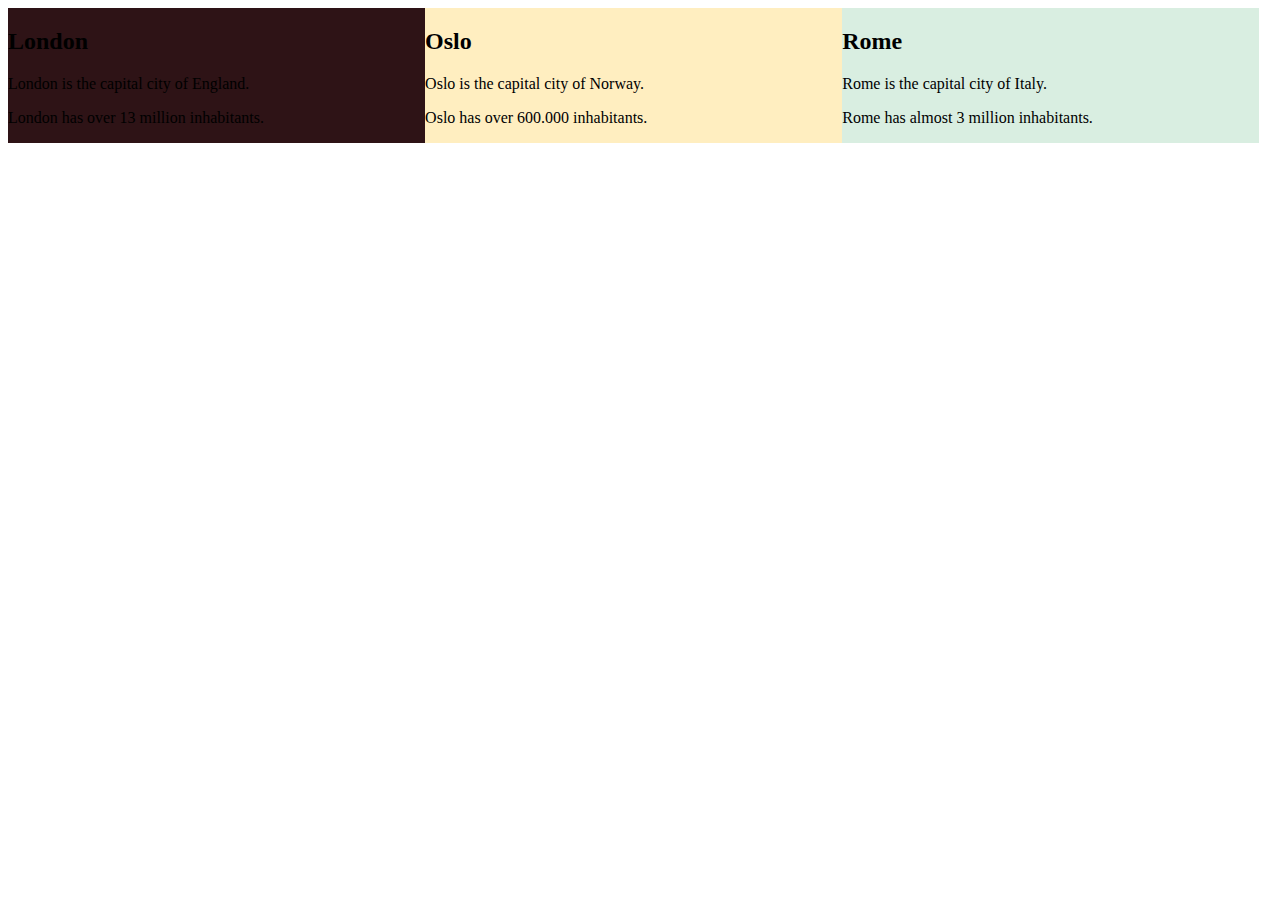
==== practice.html @ fb342ac0 "This is the initial branch" ====
<!DOCTYPE html>
<html>
<style>
    div.mycontainer {
        width: 100%;
        overflow: auto;
    }
    
    div.mycontainer div {
        width: 33%;
        float: left;
    }
</style>

<body>

    <div class="mycontainer">

        <div style="background-color:#2e1316;">
            <h2>London</h2>
            <p>London is the capital city of England.</p>
            <p>London has over 13 million inhabitants.</p>
        </div>

        <div style="background-color:#ffeec0;">
            <h2>Oslo</h2>
            <p>Oslo is the capital city of Norway.</p>
            <p>Oslo has over 600.000 inhabitants.</p>
        </div>

        <div style="background-color:#D9EEE1;">
            <h2>Rome</h2>
            <p>Rome is the capital city of Italy.</p>
            <p>Rome has almost 3 million inhabitants.</p>
        </div>

    </div>

</body>

</html>
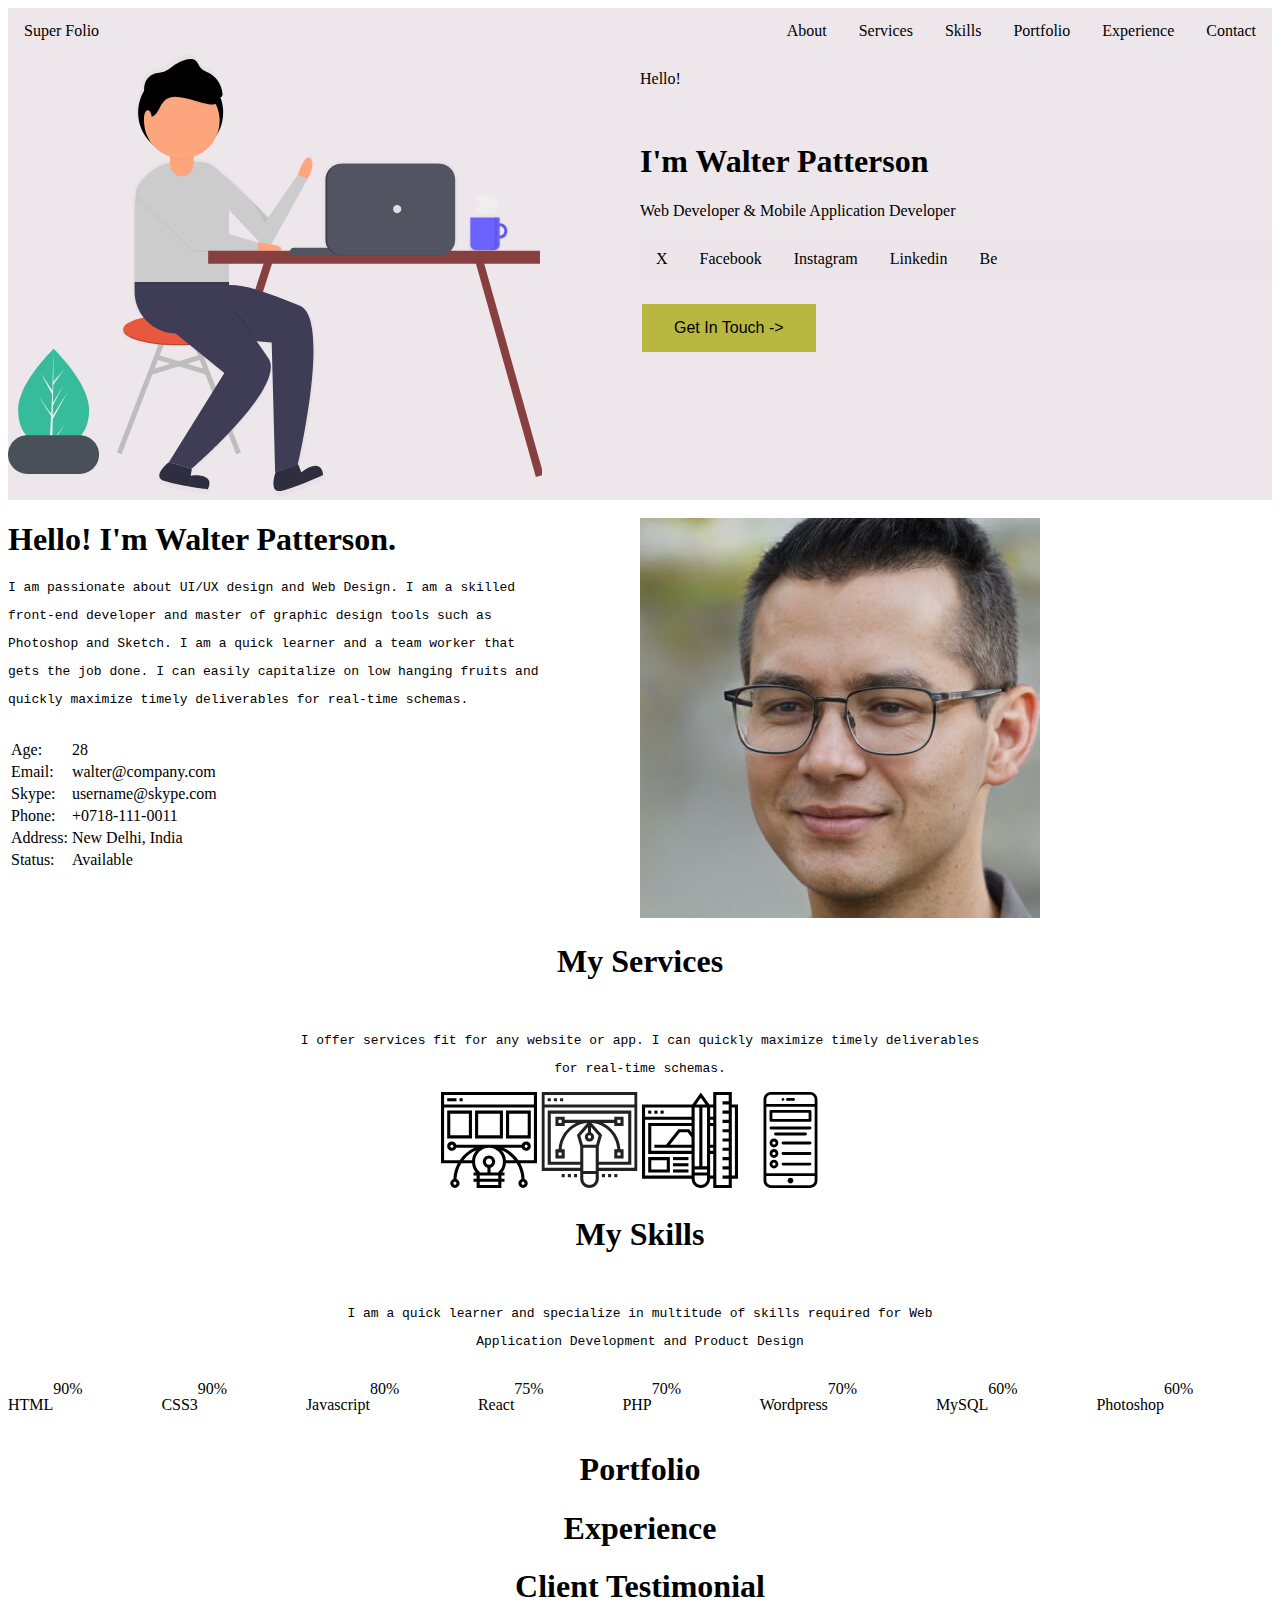
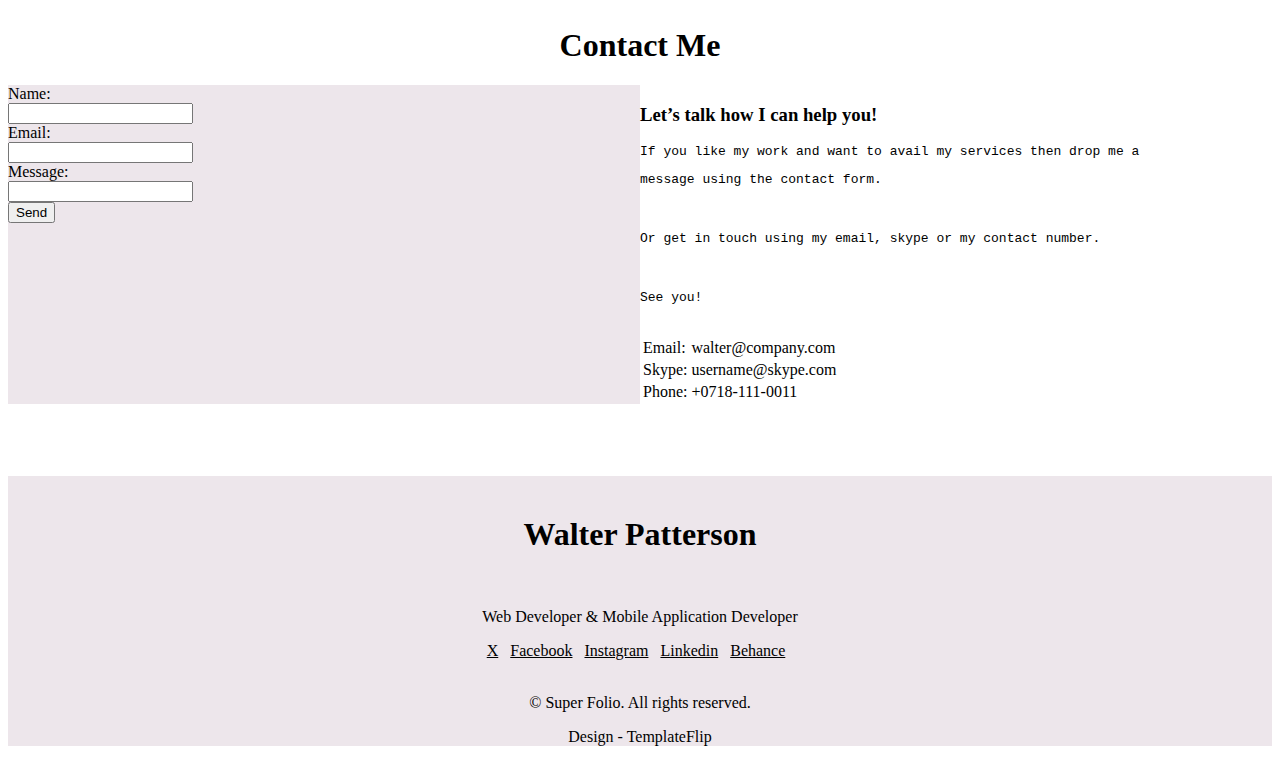
==== commit 60f05f2c: "progresss" ====
--- a/practice.html
+++ b/practice.html
@@ -1,41 +1,230 @@
 <!DOCTYPE html>
 <html>
-<style>
-    div.mycontainer {
-        width: 100%;
-        overflow: auto;
-    }
-    
-    div.mycontainer div {
-        width: 33%;
-        float: left;
-    }
-</style>
+
+<head>
+    <title>Practice Site</title>
+    <meta charset="utf-8">
+    <meta name="viewport" content="width=device-width, initial-scale=1">
+    <link rel="stylesheet" href="style.css">
+</head>
 
 <body>
+    <div>
+        <ul>
+            <li><a href="#superfolio">Super Folio</a></li>
+            <li style="float:right"><a href="#contact">Contact</a></li>
+            <li style="float:right"><a href="#experience">Experience</a></li>
+            <li style="float:right"><a href="#portfolio">Portfolio</a></li>
+            <li style="float:right"><a href="#skills">Skills</a></li>
+            <li style="float:right"><a href="#services">Services</a></li>
+            <li style="float:right"><a href="#about">About</a></li>
+        </ul>
+    </div>
 
     <div class="mycontainer">
 
-        <div style="background-color:#2e1316;">
-            <h2>London</h2>
-            <p>London is the capital city of England.</p>
-            <p>London has over 13 million inhabitants.</p>
-        </div>
-
-        <div style="background-color:#ffeec0;">
-            <h2>Oslo</h2>
-            <p>Oslo is the capital city of Norway.</p>
-            <p>Oslo has over 600.000 inhabitants.</p>
-        </div>
-
-        <div style="background-color:#D9EEE1;">
-            <h2>Rome</h2>
-            <p>Rome is the capital city of Italy.</p>
-            <p>Rome has almost 3 million inhabitants.</p>
-        </div>
-
-    </div>
-
+        <div style="background-color: rgba(236, 229, 234, 0.952)">
+            <img src="images/hello3.svg" class="img-fluid" alt="Hello!">
+        </div>
+
+        <div style="background-color: rgba(236, 229, 234, 0.952)">
+            <p>Hello!</p>
+            <br>
+            <h1>I'm Walter Patterson</h1>
+            <p>Web Developer & Mobile Application Developer</p>
+            <ul>
+                <li><a href="x.com">X</a></li>
+                <li><a href="facebook.com">Facebook</a></li>
+                <li><a href="instagram.com">Instagram</a></li>
+                <li><a href="linkedin.com">Linkedin</a></li>
+                <li><a href="behance.com">Be</a></li>
+
+            </ul>
+            <br>
+            <button class="button button1">Get In Touch -></button>
+        </div>
+    </div>
+
+
+    <div class="mycontainer">
+        <br>
+        <div style="background-color: white">
+            <h1> Hello! I'm Walter Patterson.</h1>
+            <pre>I am passionate about UI/UX design and Web Design. I am a skilled</pre>
+            <pre>front-end developer and master of graphic design tools such as</pre>
+            <pre>Photoshop and Sketch. I am a quick learner and a team worker that</pre>
+            <pre>gets the job done. I can easily capitalize on low hanging fruits and</pre>
+            <pre>quickly maximize timely deliverables for real-time schemas.</pre>
+            <br>
+
+            <table class="table">
+                <tr>
+                    <td>Age:</td>
+                    <td>28</td>
+                </tr>
+                <tr>
+                    <td>Email:</td>
+                    <td>walter@company.com</td>
+                </tr>
+                <tr>
+                    <td>Skype:</td>
+                    <td>username@skype.com</td>
+                </tr>
+                <tr>
+                    <td>Phone:</td>
+                    <td>+0718-111-0011</td>
+                </tr>
+                <tr>
+                    <td>Address:</td>
+                    <td>New Delhi, India</td>
+                </tr>
+                <tr>
+                    <td>Status:</td>
+                    <td>Available</td>
+                </tr>
+            </table>
+        </div>
+
+        <div style="background-color: white">
+            <br>
+            <img src="images/avatar.jpg" class="img-fluid" alt="Hello!">
+        </div>
+    </div>
+
+    <h1 style="text-align:center" ;>My Services</h1>
+    <br>
+    <pre style="text-align:center" ;>I offer services fit for any website or app. I can quickly maximize timely deliverables</pre>
+    <pre style="text-align:center" ;>for real-time schemas.</pre>
+
+    <table align="center">
+        <tr>
+            <td><img src="images/web-design.svg" class="img-fluid" alt="Hello!"></td>
+            <td><img src="images/graphic-design.svg" class="img-fluid" alt="Hello!"></td>
+            <td><img src="images/ui-ux.svg" class="img-fluid" alt="Hello!"></td>
+            <td><img src="images/app-development.svg" class="img-fluid" alt="Hello!"></td>
+        </tr>
+    </table>
+
+    <h1 style="text-align:center" ;>My Skills</h1>
+    <br>
+    <pre style="text-align:center" ;>I am a quick learner and specialize in multitude of skills required for Web</pre>
+    <pre style="text-align:center" ;>Application Development and Product Design</pre>
+    <br>
+
+    <div class="mycon">
+        <p>HTML</p>
+        <div class="progress">
+            <div class="progress-bar" role="progressbar" aria-valuenow="70" aria-valuemin="0" aria-valuemax="100" style="width:70%">
+                90%
+            </div>
+        </div>
+        <p>CSS3</p>
+        <div class="progress">
+            <div class="progress-bar" role="progressbar" aria-valuenow="70" aria-valuemin="0" aria-valuemax="100" style="width:70%">
+                90%
+            </div>
+        </div>
+        <p>Javascript</p>
+        <div class="progress">
+            <div class="progress-bar" role="progressbar" aria-valuenow="70" aria-valuemin="0" aria-valuemax="100" style="width:70%">
+                80%
+            </div>
+        </div>
+        <p>React</p>
+        <div class="progress">
+            <div class="progress-bar" role="progressbar" aria-valuenow="70" aria-valuemin="0" aria-valuemax="100" style="width:70%">
+                75%
+            </div>
+        </div>
+        <p>PHP</p>
+        <div class="progress">
+            <div class="progress-bar" role="progressbar" aria-valuenow="70" aria-valuemin="0" aria-valuemax="100" style="width:70%">
+                70%
+            </div>
+        </div>
+        <p>Wordpress</p>
+        <div class="progress">
+            <div class="progress-bar" role="progressbar" aria-valuenow="70" aria-valuemin="0" aria-valuemax="100" style="width:70%">
+                70%
+            </div>
+        </div>
+        <p>MySQL</p>
+        <div class="progress">
+            <div class="progress-bar" role="progressbar" aria-valuenow="70" aria-valuemin="0" aria-valuemax="100" style="width:70%">
+                60%
+            </div>
+        </div>
+        <p>Photoshop</p>
+        <div class="progress">
+            <div class="progress-bar" role="progressbar" aria-valuenow="70" aria-valuemin="0" aria-valuemax="100" style="width:70%">
+                60%
+            </div>
+        </div>
+    </div>
+
+    <h1 style="text-align:center" ;>Portfolio</h1>
+    <h1 style="text-align:center" ;>Experience</h1>
+    <h1 style="text-align:center" ;>Client Testimonial</h1>
+    <h1 style="text-align:center" ;>Contact Me</h1>
+    <div class="mycontainer">
+
+        <div style="background-color: rgba(236, 229, 234, 0.952)">
+            <form action="practice.html">
+                <label for="name">Name:</label><br>
+                <input type="text" id="name" name="name"><br>
+                <label for="email">Email:</label><br>
+                <input type="text" id="email" name="email"><br>
+                <label for="message">Message:</label><br>
+                <input type="text" id="message" name="message"><br>
+                <input type="submit" value="Send">
+            </form>
+        </div>
+        <div>
+            <h3>Let’s talk how I can help you!</h3>
+            <pre>If you like my work and want to avail my services then drop me a</pre>
+            <pre>message using the contact form.</pre><br>
+            <pre>Or get in touch using my email, skype or my contact number.</pre><br>
+            <pre>See you!</pre> <br>
+
+            <table class="table">
+
+                <tr>
+                    <td>Email:</td>
+                    <td>walter@company.com</td>
+                </tr>
+                <tr>
+                    <td>Skype:</td>
+                    <td>username@skype.com</td>
+                </tr>
+                <tr>
+                    <td>Phone:</td>
+                    <td>+0718-111-0011</td>
+                </tr>
+
+            </table>
+        </div>
+    </div>
+    <br>
+    <br>
+    <br>
+    <br>
+    <footer>
+        <div style="background-color: rgba(236, 229, 234, 0.952)">
+            <br>
+            <h1 style="text-align: center;">Walter Patterson</h1>
+            <br>
+            <p style="text-align: center;">Web Developer & Mobile Application Developer</p>
+            <div align="center"><a href="#x" style="color: black">X</a> &nbsp; <a href="#facebook" style="color:black">Facebook</a> &nbsp; <a href="#instagram" style="color:black">Instagram</a> &nbsp; <a href="#linkedin" style="color:black">Linkedin</a> &nbsp; <a href="#behance"
+                    style="color: black">Behance</a> &nbsp;</div>
+
+            <br>
+            <p style="text-align: center;">© Super Folio. All rights reserved.</p>
+
+            <p style="text-align: center;">Design - TemplateFlip</p>
+        </div>
+
+
+    </footer>
 </body>
 
 </html>--- a/style.css
+++ b/style.css
@@ -0,0 +1,55 @@
+ul {
+    list-style-type: none;
+    margin: 0;
+    padding: 0;
+    overflow: hidden;
+    background-color: rgba(236, 229, 234, 0.952);
+}
+
+li {
+    float: left;
+}
+
+li a {
+    display: block;
+    color: black;
+    text-align: center;
+    padding: 14px 16px;
+    text-decoration: none;
+}
+
+li a:hover:not(.active) {
+    color: darkslategrey;
+}
+
+.mycontainer {
+    display: flex;
+}
+
+.mycontainer>div {
+    width: 50%;
+}
+
+.button {
+    border: none;
+    color: black;
+    padding: 15px 32px;
+    text-align: center;
+    text-decoration: none;
+    display: inline-block;
+    font-size: 16px;
+    margin: 4px 2px;
+    cursor: pointer;
+}
+
+.button1 {
+    background-color: rgb(184, 184, 64);
+}
+
+.mycon {
+    display: flex;
+}
+
+.mycon>div {
+    width: 50%;
+}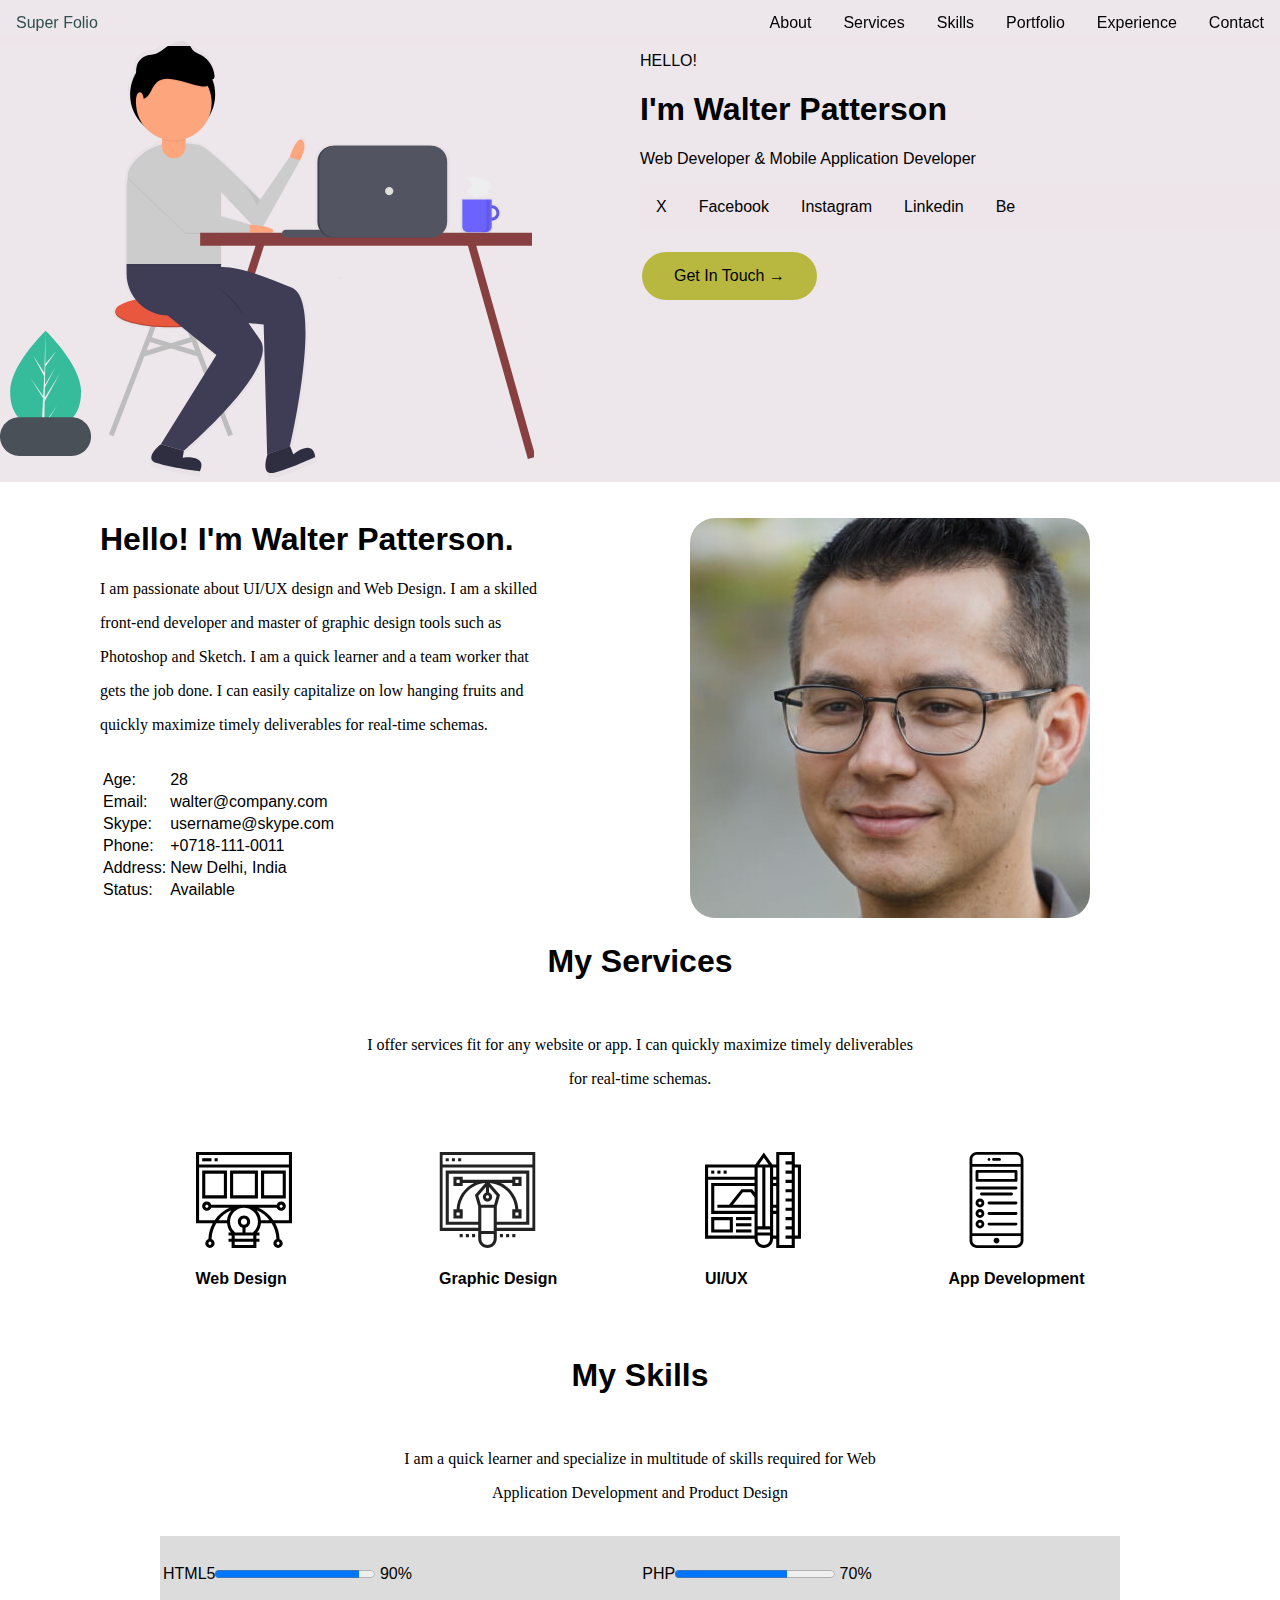
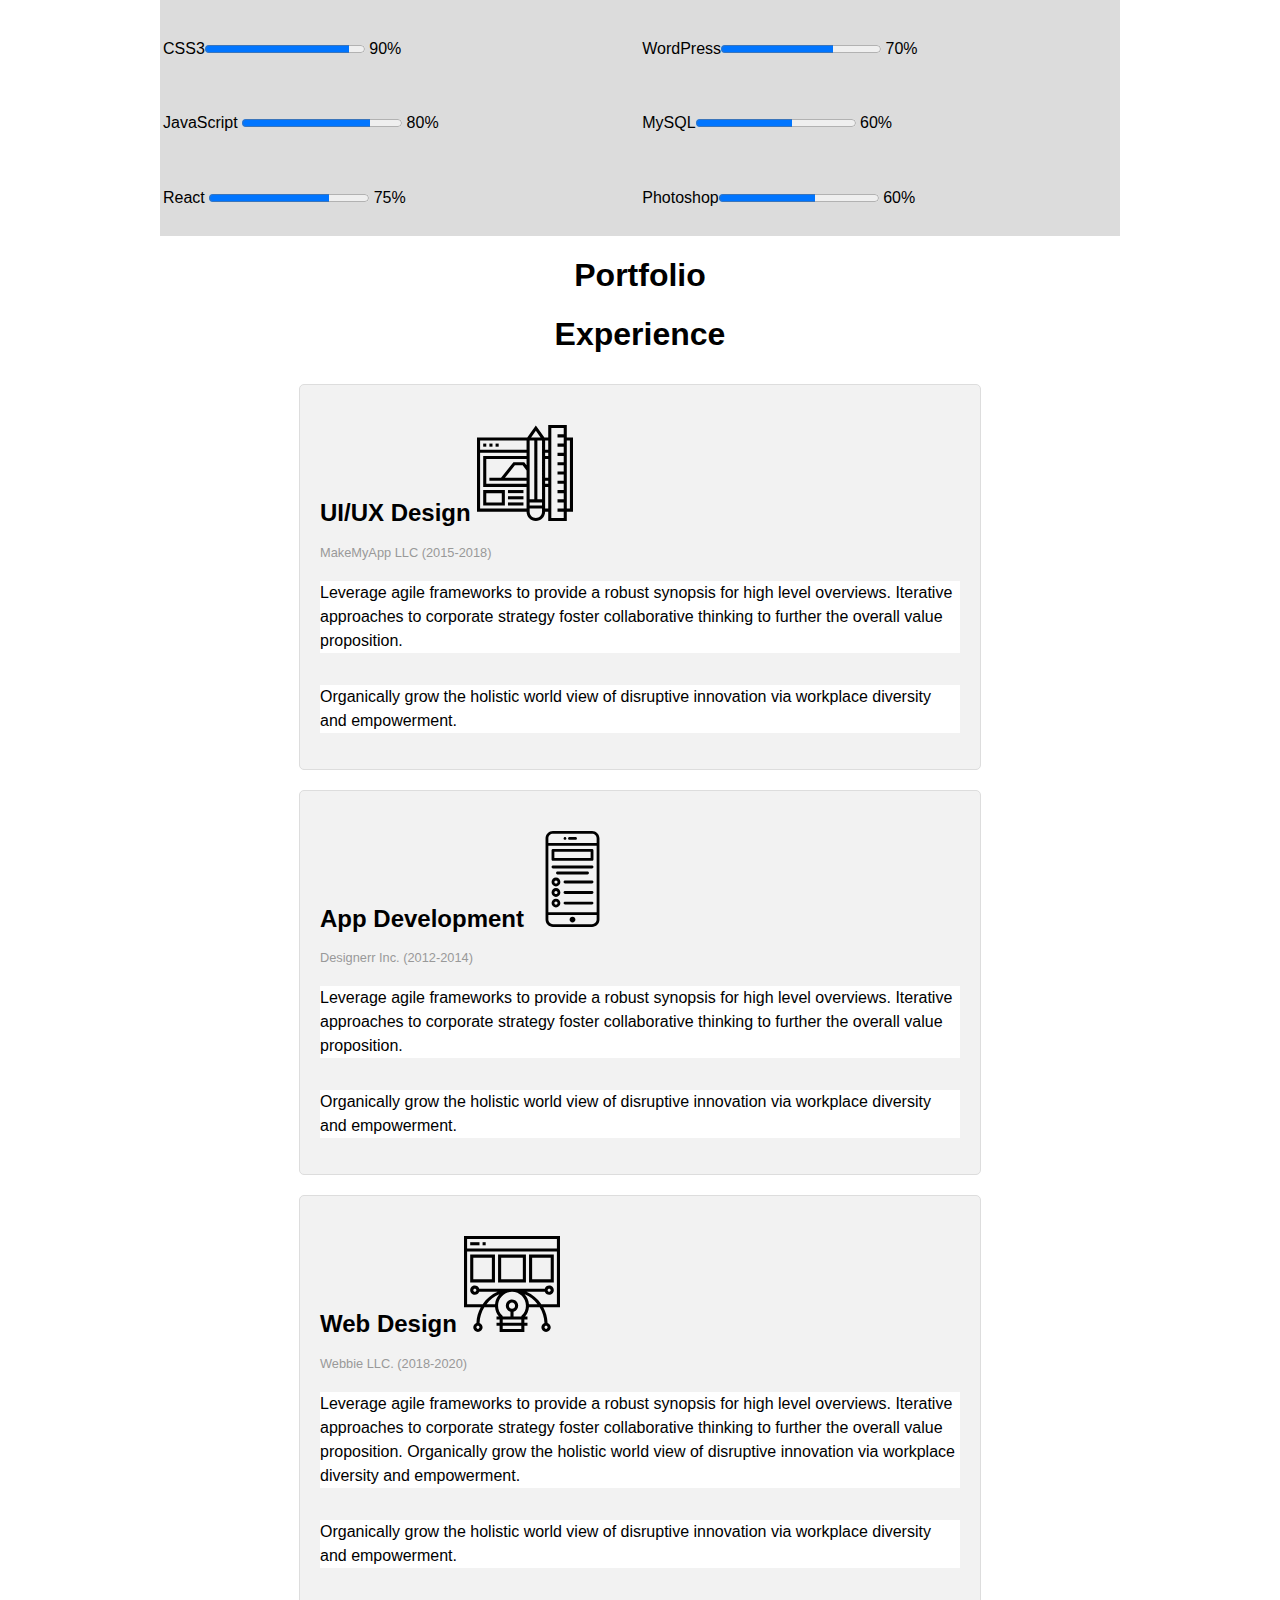
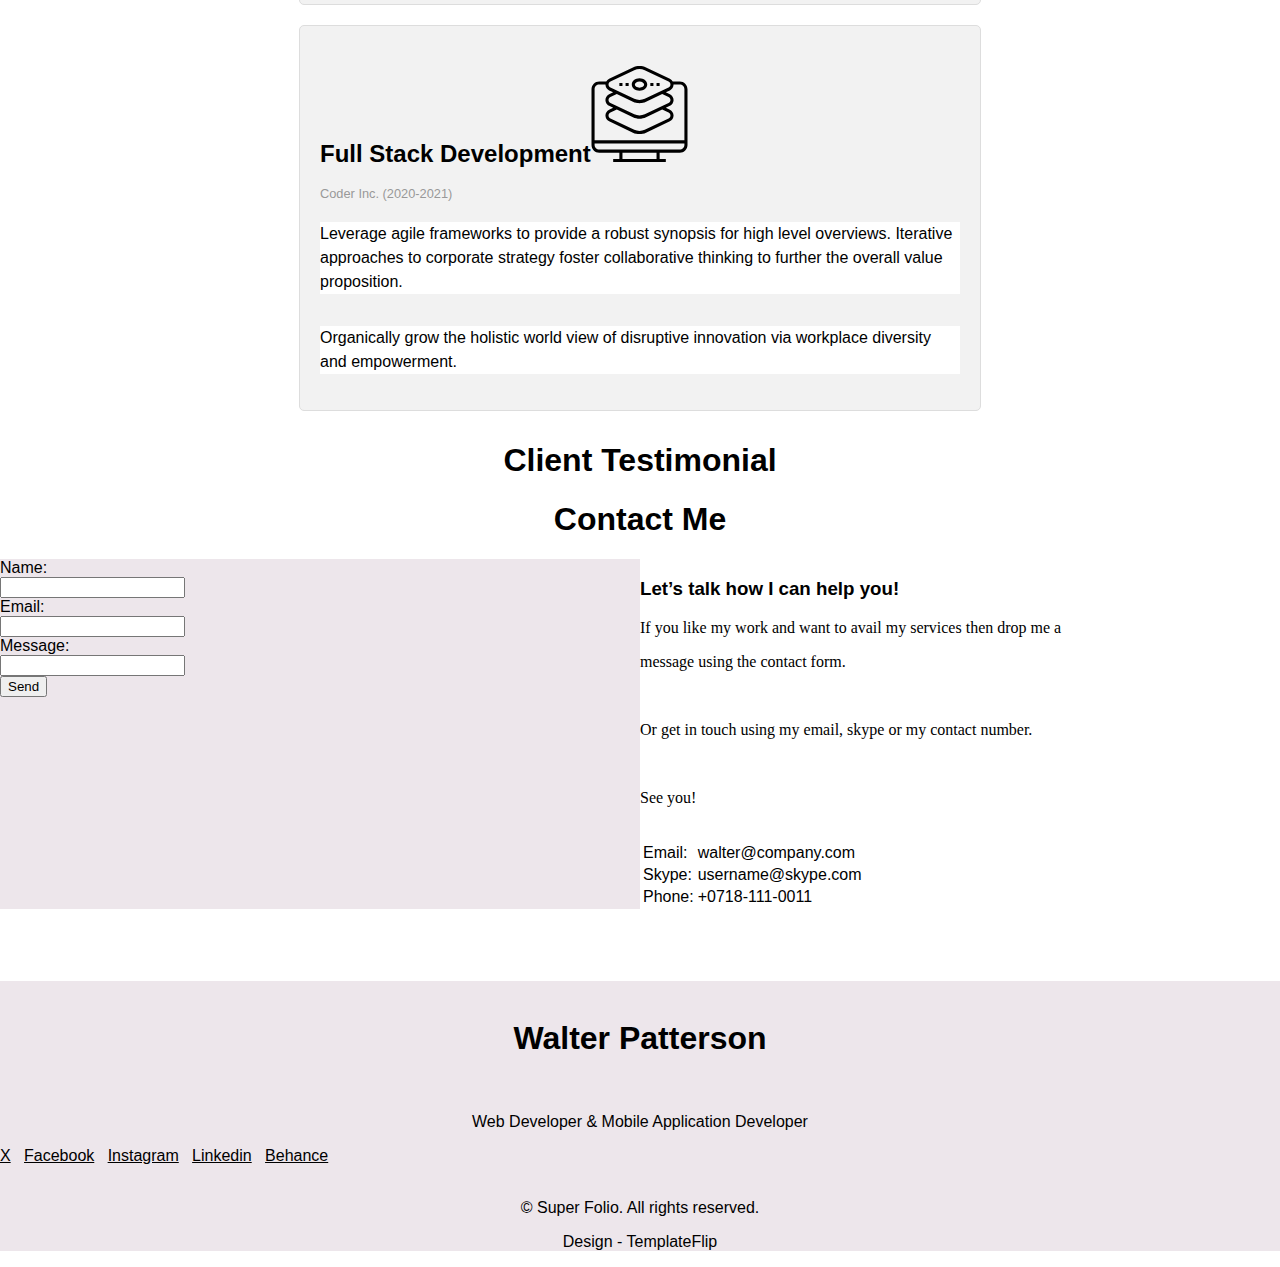
==== commit b6e69e74: "20/02/2024" ====
--- a/practice.html
+++ b/practice.html
@@ -1,5 +1,5 @@
 <!DOCTYPE html>
-<html>
+<html lang="en">
 
 <head>
     <title>Practice Site</title>
@@ -9,7 +9,8 @@
 </head>
 
 <body>
-    <div>
+
+    <div class="navbar">
         <ul>
             <li><a href="#superfolio">Super Folio</a></li>
             <li style="float:right"><a href="#contact">Contact</a></li>
@@ -21,15 +22,14 @@
         </ul>
     </div>
 
+    <br><br>
     <div class="mycontainer">
-
         <div style="background-color: rgba(236, 229, 234, 0.952)">
             <img src="images/hello3.svg" class="img-fluid" alt="Hello!">
         </div>
 
-        <div style="background-color: rgba(236, 229, 234, 0.952)">
-            <p>Hello!</p>
-            <br>
+        <div style="background-color: rgba(236, 229, 234, 0.952);">
+            <p style="font-family: 'Gill Sans', 'Gill Sans MT', Calibri, 'Trebuchet MS', sans-serif">HELLO!</p>
             <h1>I'm Walter Patterson</h1>
             <p>Web Developer & Mobile Application Developer</p>
             <ul>
@@ -41,12 +41,12 @@
 
             </ul>
             <br>
-            <button class="button button1">Get In Touch -></button>
-        </div>
-    </div>
-
-
-    <div class="mycontainer">
+            <button class="button button1" style="border-radius: 25px;">Get In Touch &rarr;</button>
+        </div>
+    </div>
+
+    <br>
+    <div class="mycontainer" style="margin-left: 100px;">
         <br>
         <div style="background-color: white">
             <h1> Hello! I'm Walter Patterson.</h1>
@@ -57,7 +57,7 @@
             <pre>quickly maximize timely deliverables for real-time schemas.</pre>
             <br>
 
-            <table class="table">
+            <table>
                 <tr>
                     <td>Age:</td>
                     <td>28</td>
@@ -87,7 +87,7 @@
 
         <div style="background-color: white">
             <br>
-            <img src="images/avatar.jpg" class="img-fluid" alt="Hello!">
+            <img src="images/avatar.jpg" class="img-fluid" alt="Hello!" style="border-radius: 25px;">
         </div>
     </div>
 
@@ -96,74 +96,79 @@
     <pre style="text-align:center" ;>I offer services fit for any website or app. I can quickly maximize timely deliverables</pre>
     <pre style="text-align:center" ;>for real-time schemas.</pre>
 
-    <table align="center">
-        <tr>
-            <td><img src="images/web-design.svg" class="img-fluid" alt="Hello!"></td>
-            <td><img src="images/graphic-design.svg" class="img-fluid" alt="Hello!"></td>
-            <td><img src="images/ui-ux.svg" class="img-fluid" alt="Hello!"></td>
-            <td><img src="images/app-development.svg" class="img-fluid" alt="Hello!"></td>
-        </tr>
-    </table>
+    <div id="main">
+        <div><img src="images/web-design.svg" class="img-fluid" alt="Hello!"><br><br><b>Web Design</b></div>
+        <div><img src="images/graphic-design.svg" class="img-fluid" alt="Hello!"><br><br><b>Graphic Design</b></div>
+        <div><img src="images/ui-ux.svg" class="img-fluid" alt="Hello!"><br><br><b>UI/UX</b></div>
+        <div><img src="images/app-development.svg" class="img-fluid" alt="Hello!"><br><br><b>App Development</b></div>
+    </div>
+
+
 
     <h1 style="text-align:center" ;>My Skills</h1>
     <br>
     <pre style="text-align:center" ;>I am a quick learner and specialize in multitude of skills required for Web</pre>
     <pre style="text-align:center" ;>Application Development and Product Design</pre>
     <br>
-
-    <div class="mycon">
-        <p>HTML</p>
-        <div class="progress">
-            <div class="progress-bar" role="progressbar" aria-valuenow="70" aria-valuemin="0" aria-valuemax="100" style="width:70%">
-                90%
-            </div>
-        </div>
-        <p>CSS3</p>
-        <div class="progress">
-            <div class="progress-bar" role="progressbar" aria-valuenow="70" aria-valuemin="0" aria-valuemax="100" style="width:70%">
-                90%
-            </div>
-        </div>
-        <p>Javascript</p>
-        <div class="progress">
-            <div class="progress-bar" role="progressbar" aria-valuenow="70" aria-valuemin="0" aria-valuemax="100" style="width:70%">
-                80%
-            </div>
-        </div>
-        <p>React</p>
-        <div class="progress">
-            <div class="progress-bar" role="progressbar" aria-valuenow="70" aria-valuemin="0" aria-valuemax="100" style="width:70%">
-                75%
-            </div>
-        </div>
-        <p>PHP</p>
-        <div class="progress">
-            <div class="progress-bar" role="progressbar" aria-valuenow="70" aria-valuemin="0" aria-valuemax="100" style="width:70%">
-                70%
-            </div>
-        </div>
-        <p>Wordpress</p>
-        <div class="progress">
-            <div class="progress-bar" role="progressbar" aria-valuenow="70" aria-valuemin="0" aria-valuemax="100" style="width:70%">
-                70%
-            </div>
-        </div>
-        <p>MySQL</p>
-        <div class="progress">
-            <div class="progress-bar" role="progressbar" aria-valuenow="70" aria-valuemin="0" aria-valuemax="100" style="width:70%">
-                60%
-            </div>
-        </div>
-        <p>Photoshop</p>
-        <div class="progress">
-            <div class="progress-bar" role="progressbar" aria-valuenow="70" aria-valuemin="0" aria-valuemax="100" style="width:70%">
-                60%
-            </div>
-        </div>
-    </div>
+    <table style="margin-left: auto; margin-right: auto ; background-color: gainsboro; width: 75%; height: 300px;">
+        <tr>
+            <td>HTML5<progress id="myProgress" value="90" max="100">
+        </progress> 90%
+            </td>
+            <td>PHP<progress id="myProgress" value="70" max="100">
+            </progress> 70%</td>
+        </tr>
+        <tr>
+            <td>CSS3<progress id="myProgress" value="90" max="100">
+            </progress> 90%</td>
+            <td>WordPress<progress id="myProgress" value="70" max="100">
+            </progress> 70%</td>
+        </tr>
+        <tr>
+            <td>JavaScript <progress id="myProgress" value="80" max="100">
+            </progress> 80%</td>
+            <td>MySQL<progress id="myProgress" value="60" max="100">
+            </progress> 60%</td>
+        </tr>
+        <tr>
+            <td>React <progress id="myProgress" value="75" max="100">
+            </progress> 75%</td>
+            <td>Photoshop<progress id="myProgress" value="60" max="100">
+            </progress> 60%</td>
+        </tr>
+    </table>
 
     <h1 style="text-align:center" ;>Portfolio</h1>
     <h1 style="text-align:center" ;>Experience</h1>
+
+    <div class="container">
+        <div class="section">
+            <h2 class="section-header">UI/UX Design <img src="images/ui-ux.svg"></h2>
+            <p class="company">MakeMyApp LLC (2015-2018)</p>
+            <p class="section-text">Leverage agile frameworks to provide a robust synopsis for high level overviews. Iterative approaches to corporate strategy foster collaborative thinking to further the overall value proposition.</p>
+            <p class="section-text">Organically grow the holistic world view of disruptive innovation via workplace diversity and empowerment.</p>
+        </div>
+        <div class="section">
+            <h2 class="section-header">App Development<img src="images/app-development.svg" class="img-fluid" alt="Hello!"></h2>
+            <p class="company">Designerr Inc. (2012-2014)</p>
+            <p class="section-text">Leverage agile frameworks to provide a robust synopsis for high level overviews. Iterative approaches to corporate strategy foster collaborative thinking to further the overall value proposition.</p>
+            <p class="section-text">Organically grow the holistic world view of disruptive innovation via workplace diversity and empowerment.</p>
+        </div>
+        <div class="section">
+            <h2 class="section-header">Web Design <img src="images/web-design.svg" class="img-fluid" alt="Hello!"></h2>
+            <p class="company">Webbie LLC. (2018-2020)</p>
+            <p class="section-text">Leverage agile frameworks to provide a robust synopsis for high level overviews. Iterative approaches to corporate strategy foster collaborative thinking to further the overall value proposition. Organically grow the holistic world view of
+                disruptive innovation via workplace diversity and empowerment.</p>
+            <p class="section-text">Organically grow the holistic world view of disruptive innovation via workplace diversity and empowerment.</p>
+        </div>
+        <div class="section">
+            <h2 class="section-header">Full Stack Development<img src="images/full-stack.svg" class="img-fluid" alt="Hello!"></h2>
+            <p class="company">Coder Inc. (2020-2021)</p>
+            <p class="section-text">Leverage agile frameworks to provide a robust synopsis for high level overviews. Iterative approaches to corporate strategy foster collaborative thinking to further the overall value proposition.</p>
+            <p class="section-text">Organically grow the holistic world view of disruptive innovation via workplace diversity and empowerment.</p>
+        </div>
+    </div>
+
     <h1 style="text-align:center" ;>Client Testimonial</h1>
     <h1 style="text-align:center" ;>Contact Me</h1>
     <div class="mycontainer">
@@ -214,7 +219,7 @@
             <h1 style="text-align: center;">Walter Patterson</h1>
             <br>
             <p style="text-align: center;">Web Developer & Mobile Application Developer</p>
-            <div align="center"><a href="#x" style="color: black">X</a> &nbsp; <a href="#facebook" style="color:black">Facebook</a> &nbsp; <a href="#instagram" style="color:black">Instagram</a> &nbsp; <a href="#linkedin" style="color:black">Linkedin</a> &nbsp; <a href="#behance"
+            <div><a href="#x" style="color: black">X</a> &nbsp; <a href="#facebook" style="color:black">Facebook</a> &nbsp; <a href="#instagram" style="color:black">Instagram</a> &nbsp; <a href="#linkedin" style="color:black">Linkedin</a> &nbsp; <a href="#behance"
                     style="color: black">Behance</a> &nbsp;</div>
 
             <br>
--- a/style.css
+++ b/style.css
@@ -1,3 +1,16 @@
+.navbar {
+    overflow: hidden;
+    position: fixed;
+    top: 0;
+    width: 100%;
+}
+
+#main {
+    display: flex;
+    justify-content: space-evenly;
+    padding: 3em;
+}
+
 ul {
     list-style-type: none;
     margin: 0;
@@ -46,10 +59,56 @@
     background-color: rgb(184, 184, 64);
 }
 
-.mycon {
-    display: flex;
+pre {
+    font-family: 'Times New Roman', Times, serif;
 }
 
-.mycon>div {
+body {
+    font-family: sans-serif;
+    margin: 0;
+    padding: 0;
+}
+
+.container {
+    display: flex;
+    flex-direction: column;
+    align-items: center;
+    justify-content: center;
+    min-height: 100vh;
+}
+
+.heading {
+    font-size: 2em;
+    margin-bottom: 20px;
+    text-align: center;
+}
+
+.section {
+    display: flex;
+    flex-direction: column;
+    align-items: flex-start;
+    justify-content: flex-start;
     width: 50%;
+    padding: 20px;
+    margin: 10px;
+    border: 1px solid #ddd;
+    border-radius: 5px;
+    background-color: #f2f2f2;
+}
+
+.section-header {
+    font-size: 1.5em;
+    margin-bottom: 5px;
+}
+
+.section-text {
+    font-size: 1em;
+    line-height: 1.5;
+    background-color: white;
+}
+
+.company {
+    font-size: 0.8em;
+    margin-bottom: 5px;
+    color: #999;
 }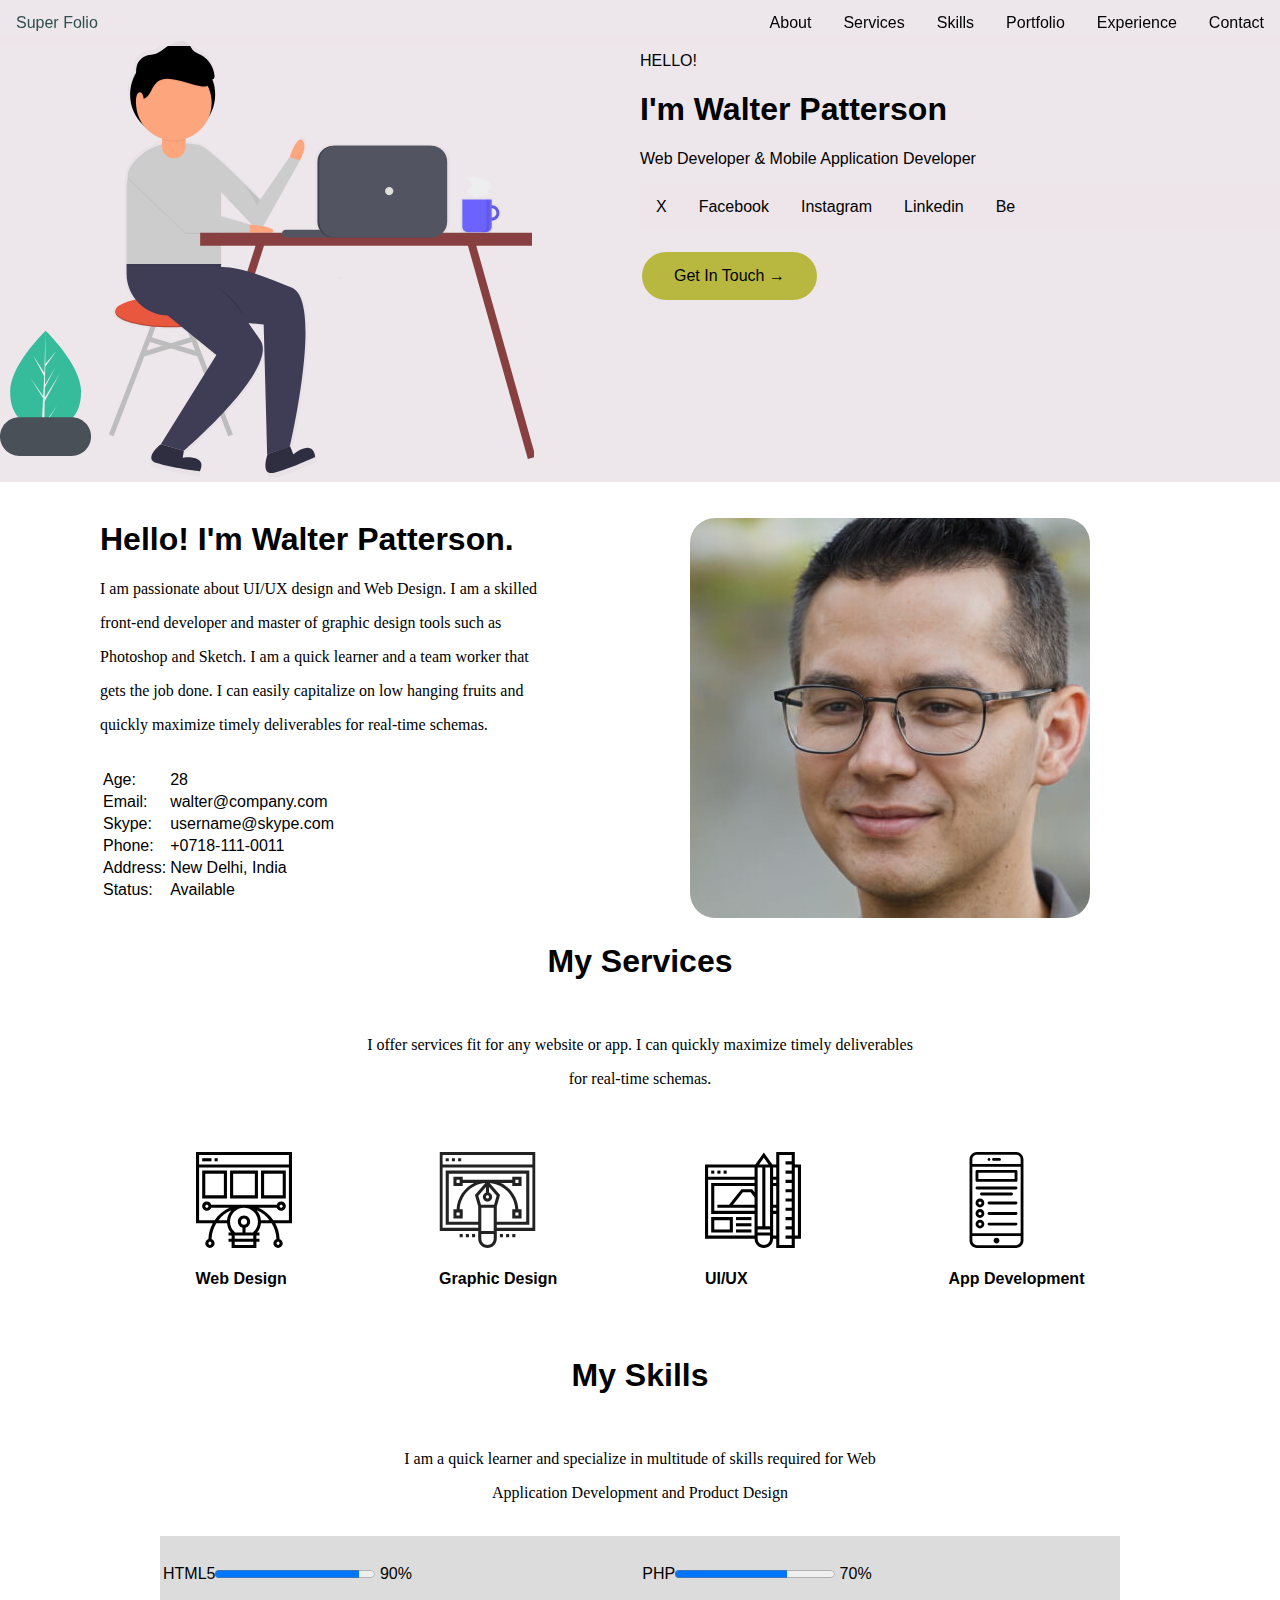
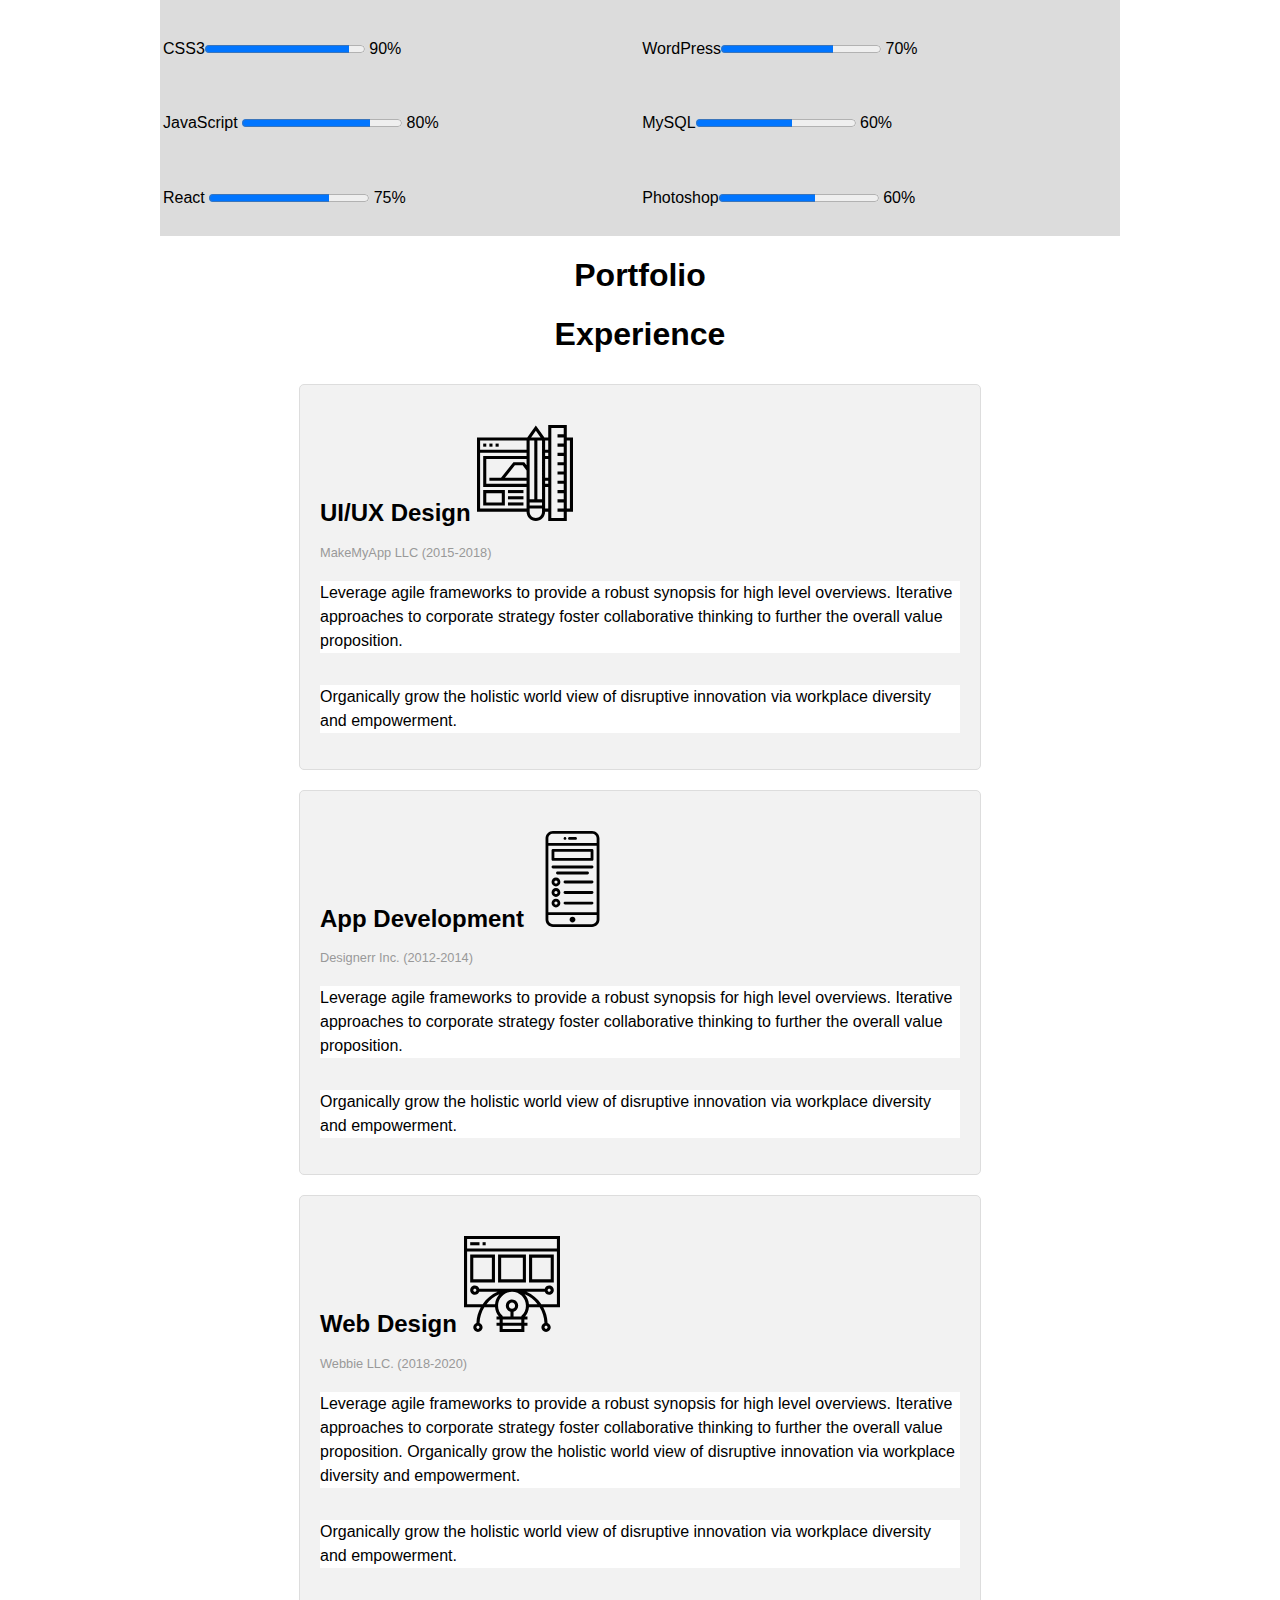
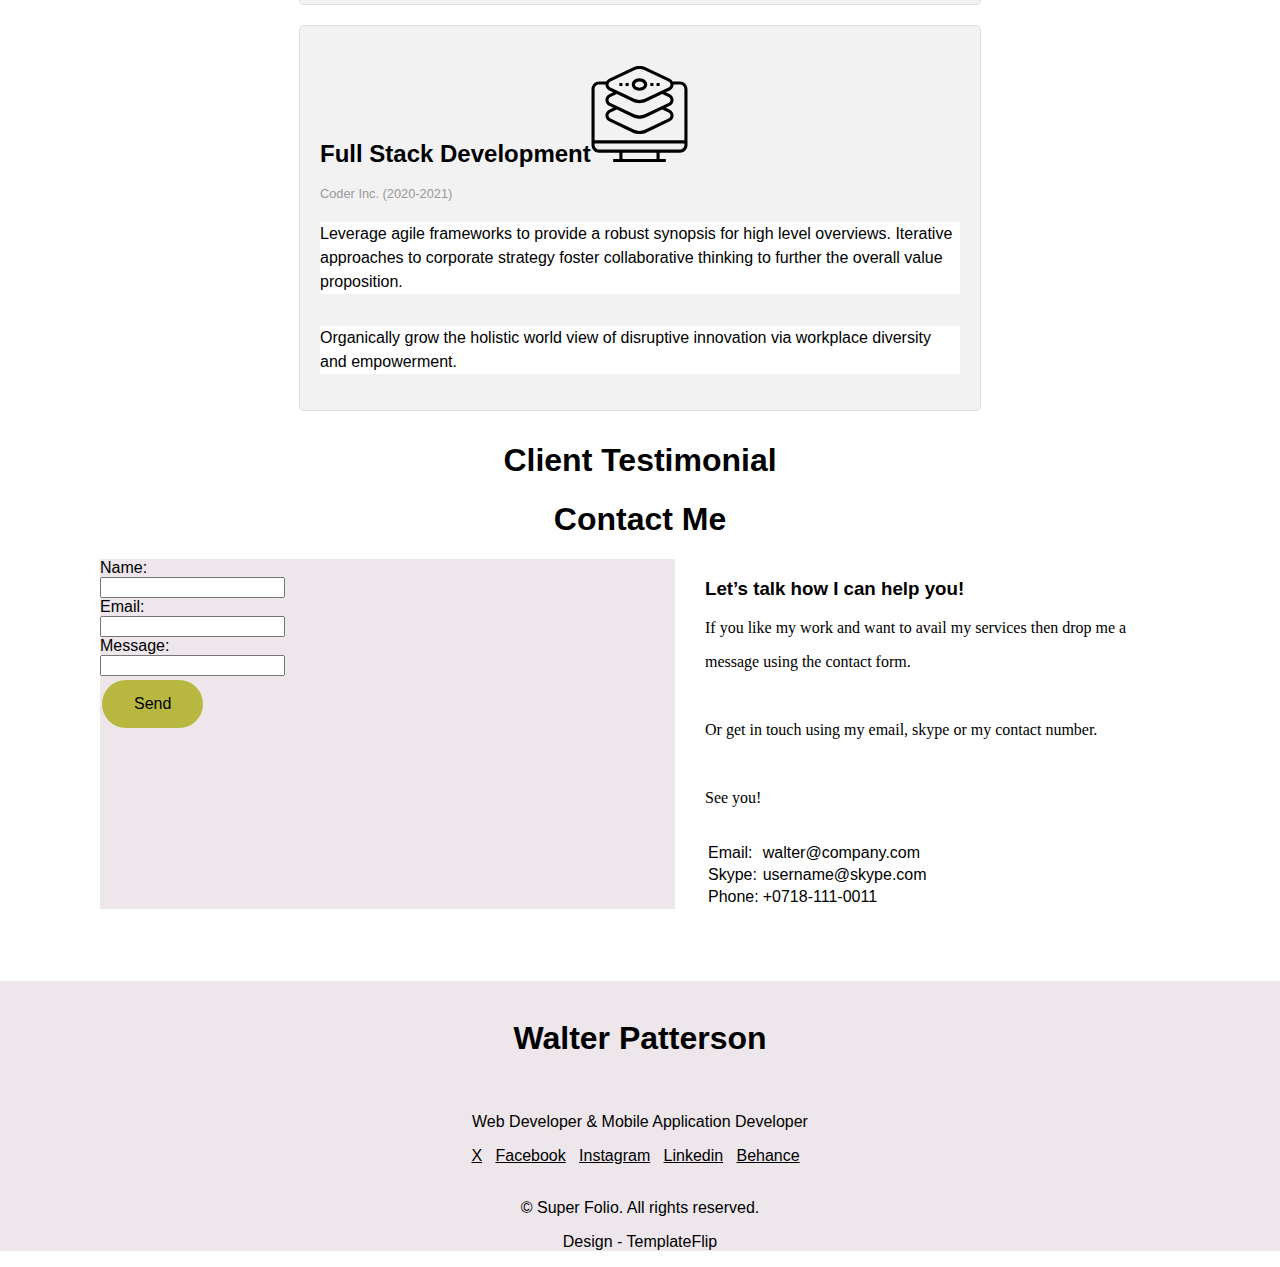
==== commit 124078fa: "20/02/2024" ====
--- a/practice.html
+++ b/practice.html
@@ -171,7 +171,7 @@
 
     <h1 style="text-align:center" ;>Client Testimonial</h1>
     <h1 style="text-align:center" ;>Contact Me</h1>
-    <div class="mycontainer">
+    <div class="mycontainer" style="margin-left: 100px;">
 
         <div style="background-color: rgba(236, 229, 234, 0.952)">
             <form action="practice.html">
@@ -181,10 +181,10 @@
                 <input type="text" id="email" name="email"><br>
                 <label for="message">Message:</label><br>
                 <input type="text" id="message" name="message"><br>
-                <input type="submit" value="Send">
+                <button class="button button1" style="border-radius: 25px;">Send</button>
             </form>
         </div>
-        <div>
+        <div style="margin-left: 30px;">
             <h3>Let’s talk how I can help you!</h3>
             <pre>If you like my work and want to avail my services then drop me a</pre>
             <pre>message using the contact form.</pre><br>
@@ -219,7 +219,7 @@
             <h1 style="text-align: center;">Walter Patterson</h1>
             <br>
             <p style="text-align: center;">Web Developer & Mobile Application Developer</p>
-            <div><a href="#x" style="color: black">X</a> &nbsp; <a href="#facebook" style="color:black">Facebook</a> &nbsp; <a href="#instagram" style="color:black">Instagram</a> &nbsp; <a href="#linkedin" style="color:black">Linkedin</a> &nbsp; <a href="#behance"
+            <div style="text-align: center;"><a href="#x" style="color: black">X</a> &nbsp; <a href="#facebook" style="color:black">Facebook</a> &nbsp; <a href="#instagram" style="color:black">Instagram</a> &nbsp; <a href="#linkedin" style="color:black">Linkedin</a> &nbsp; <a href="#behance"
                     style="color: black">Behance</a> &nbsp;</div>
 
             <br>
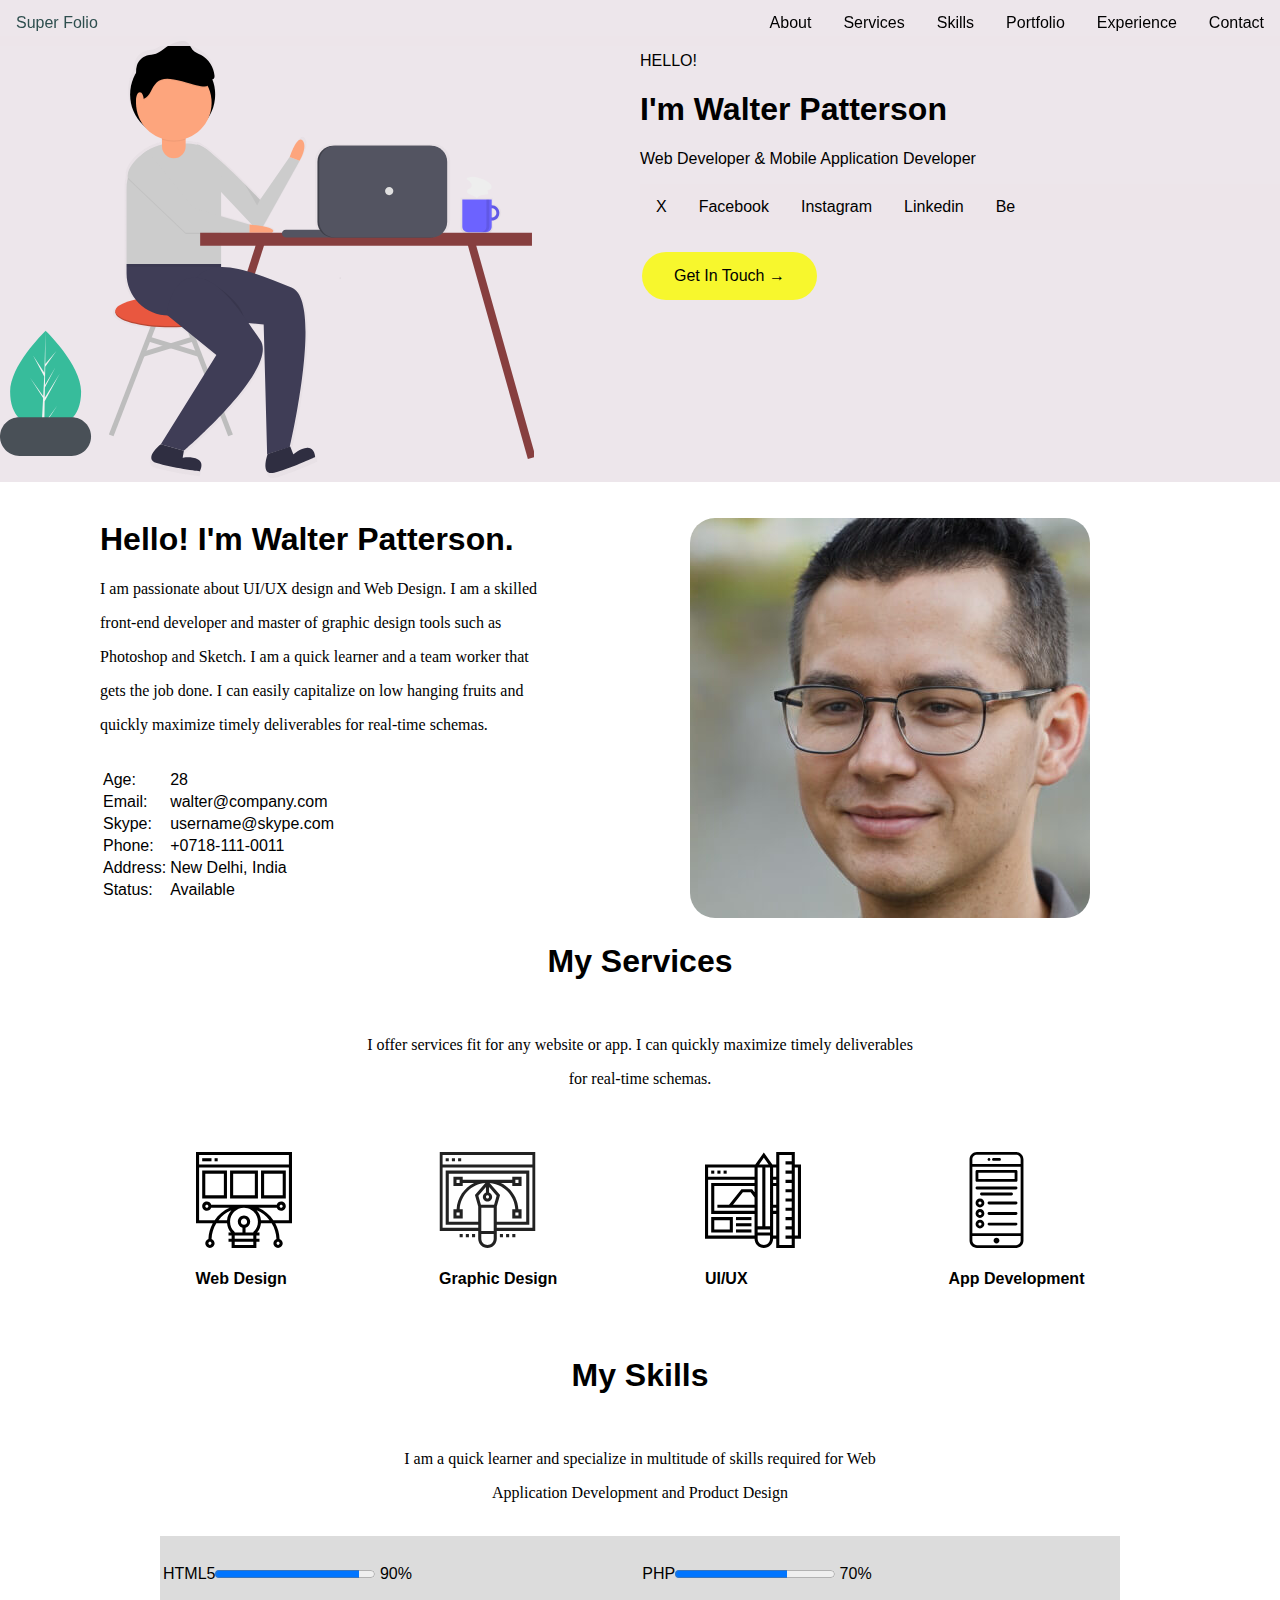
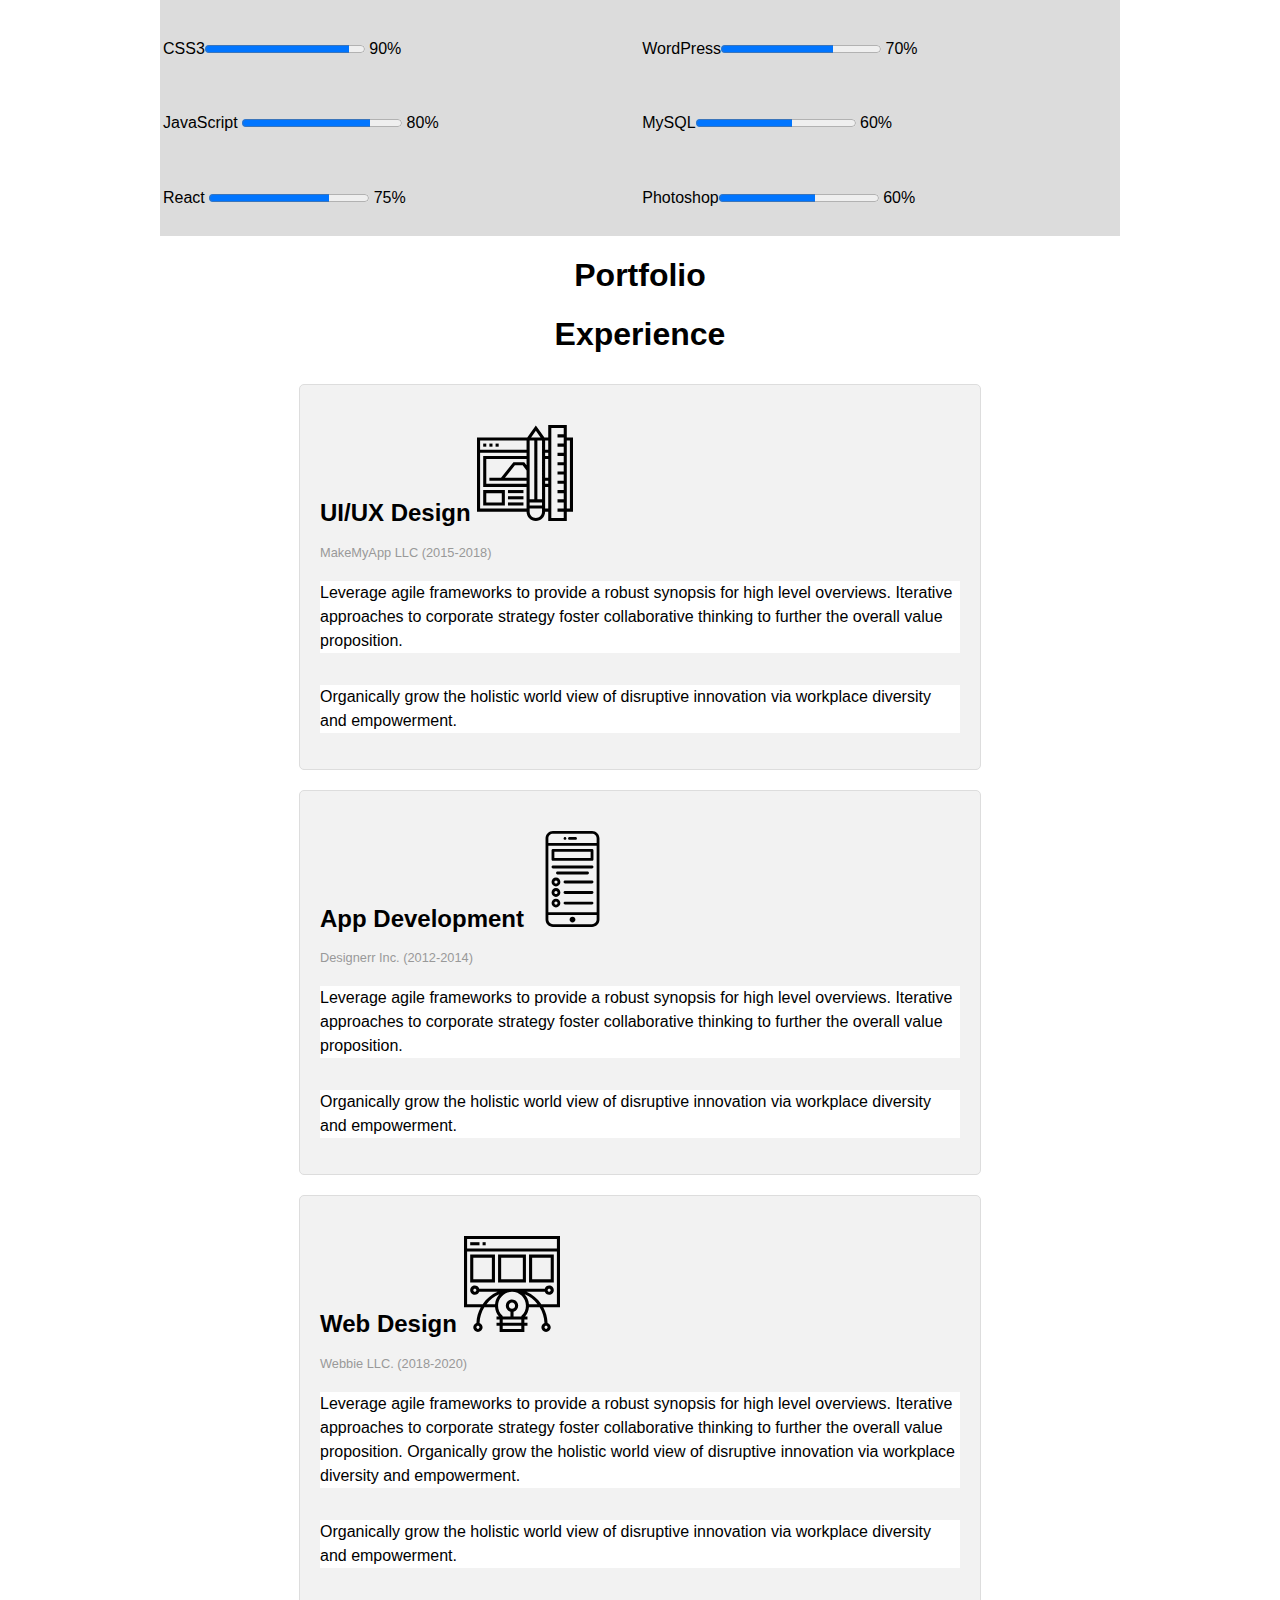
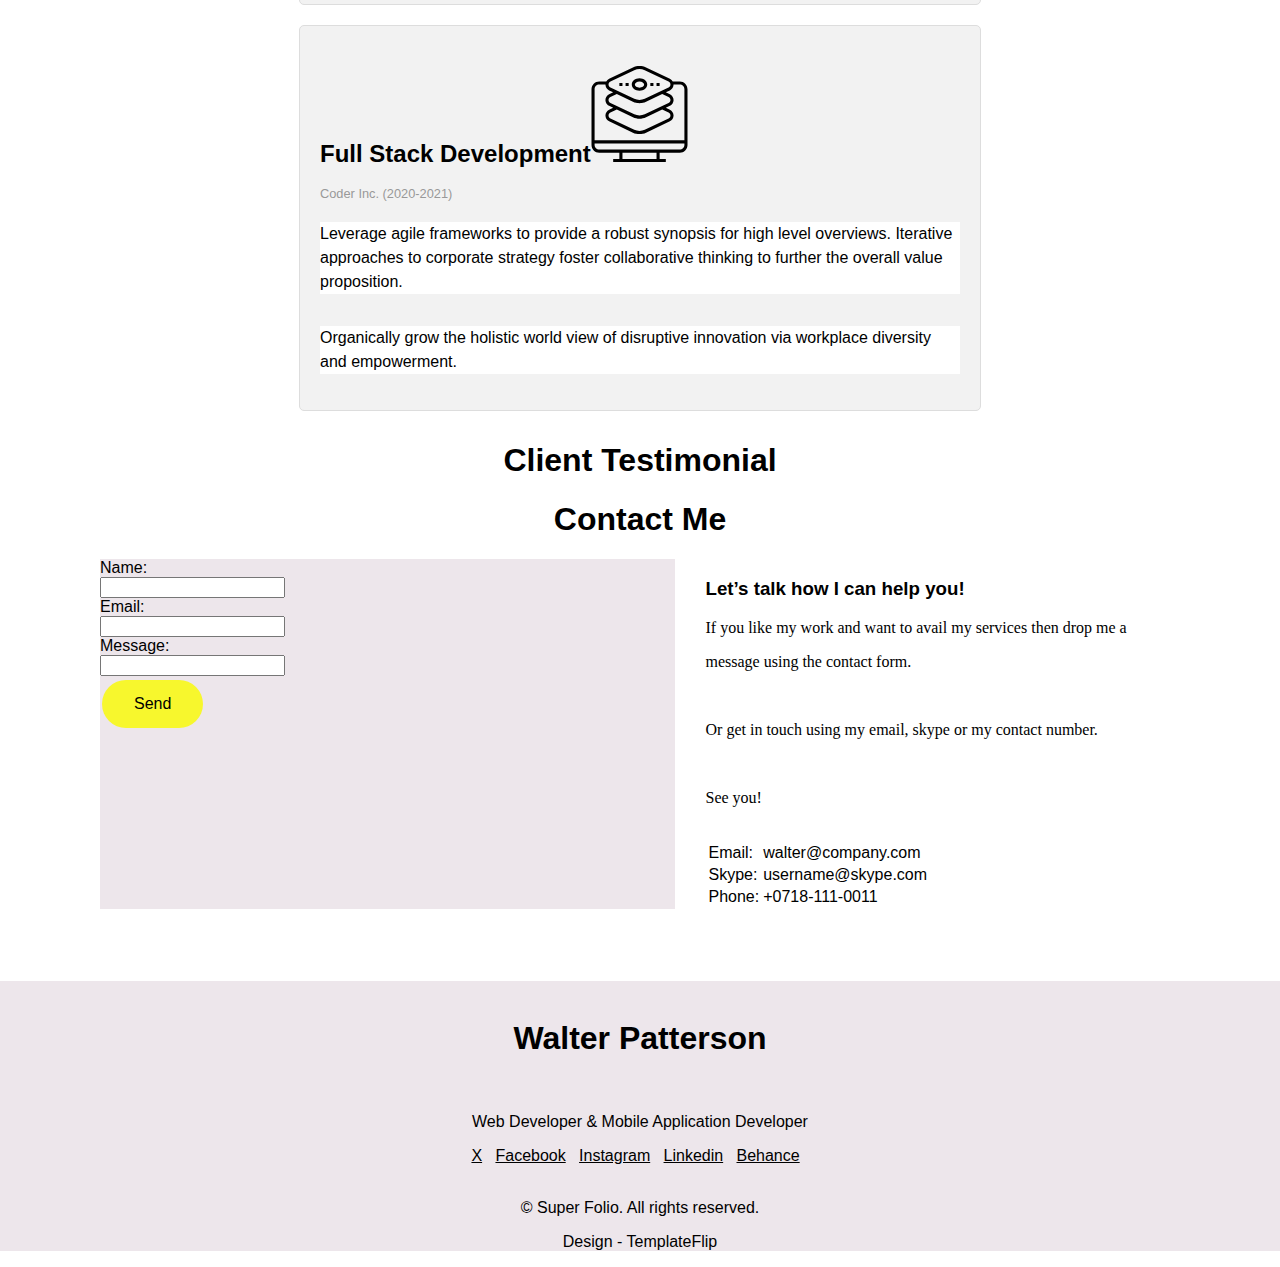
==== commit 08e50488: "New 20" ====
--- a/practice.html
+++ b/practice.html
@@ -184,7 +184,7 @@
                 <button class="button button1" style="border-radius: 25px;">Send</button>
             </form>
         </div>
-        <div style="margin-left: 30px;">
+        <div style="margin-left: 31px;">
             <h3>Let’s talk how I can help you!</h3>
             <pre>If you like my work and want to avail my services then drop me a</pre>
             <pre>message using the contact form.</pre><br>
--- a/style.css
+++ b/style.css
@@ -56,7 +56,7 @@
 }
 
 .button1 {
-    background-color: rgb(184, 184, 64);
+    background-color: rgb(247, 247, 45);
 }
 
 pre {
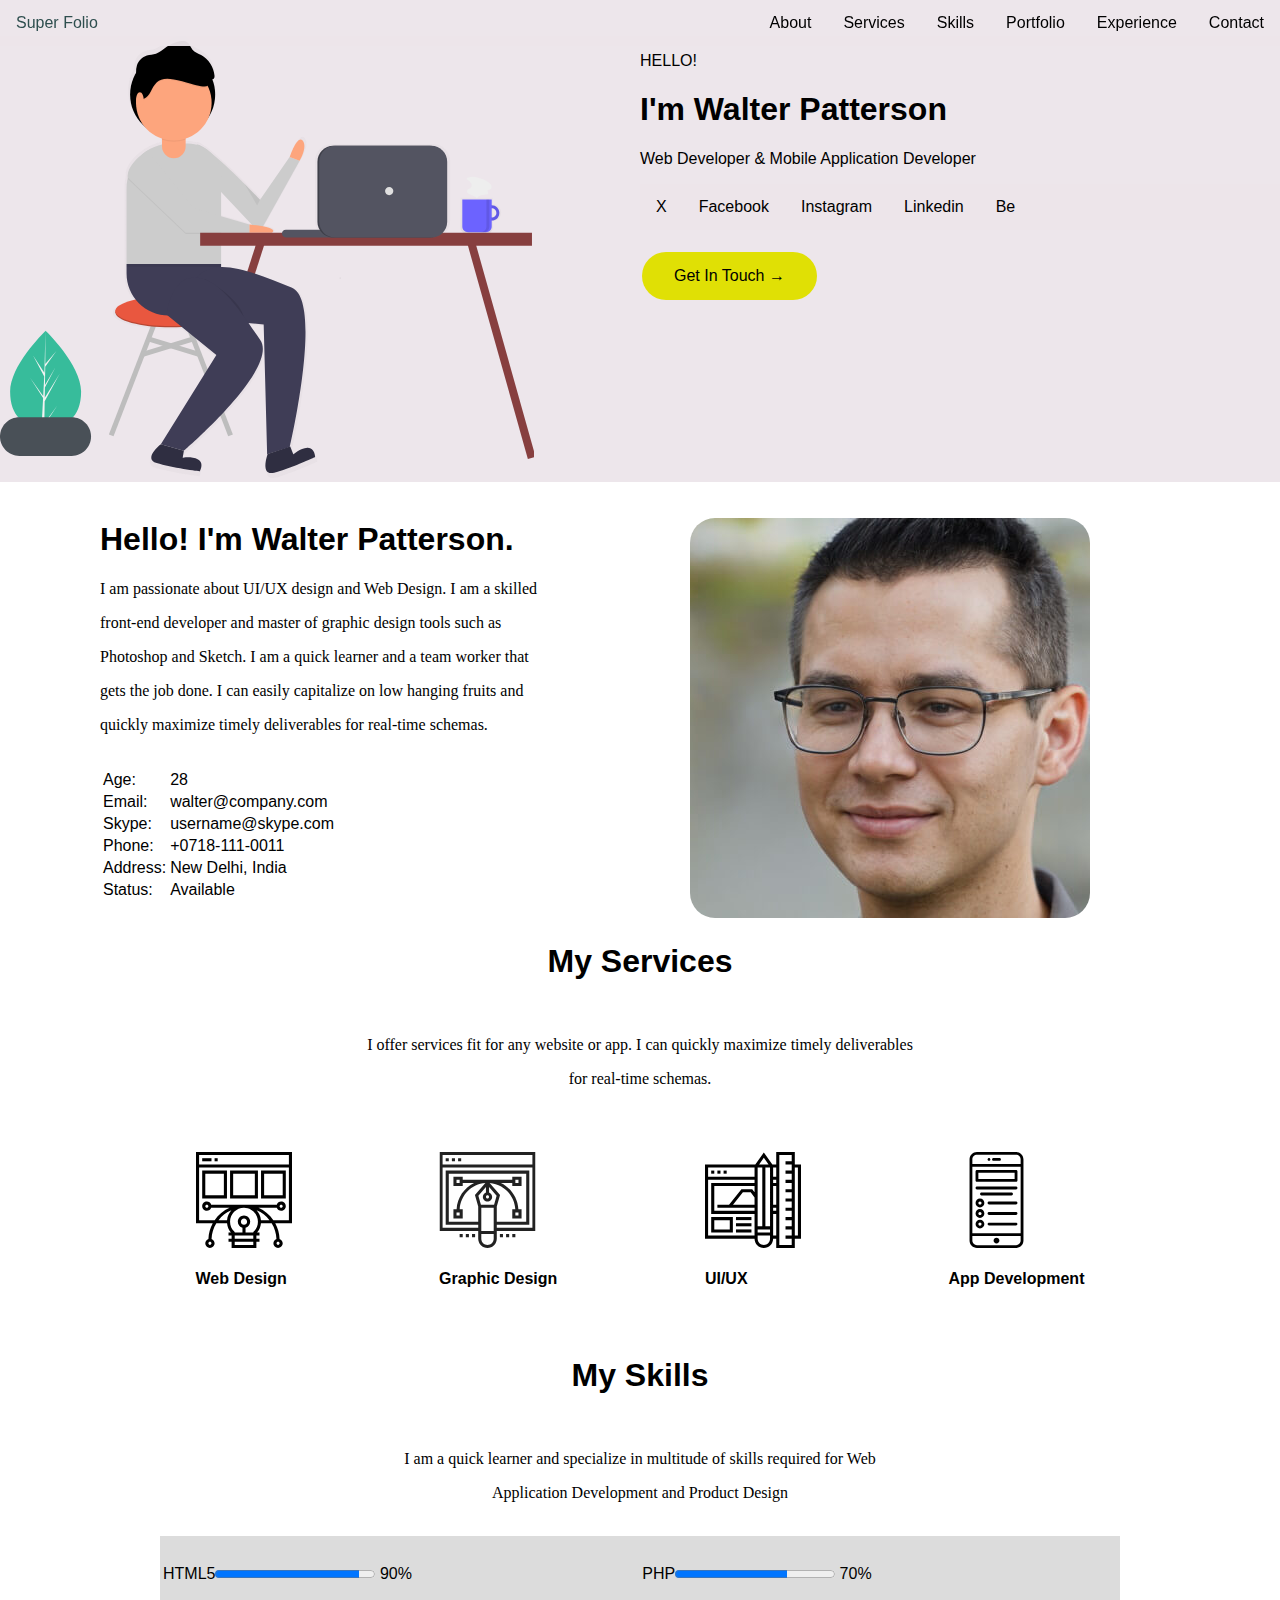
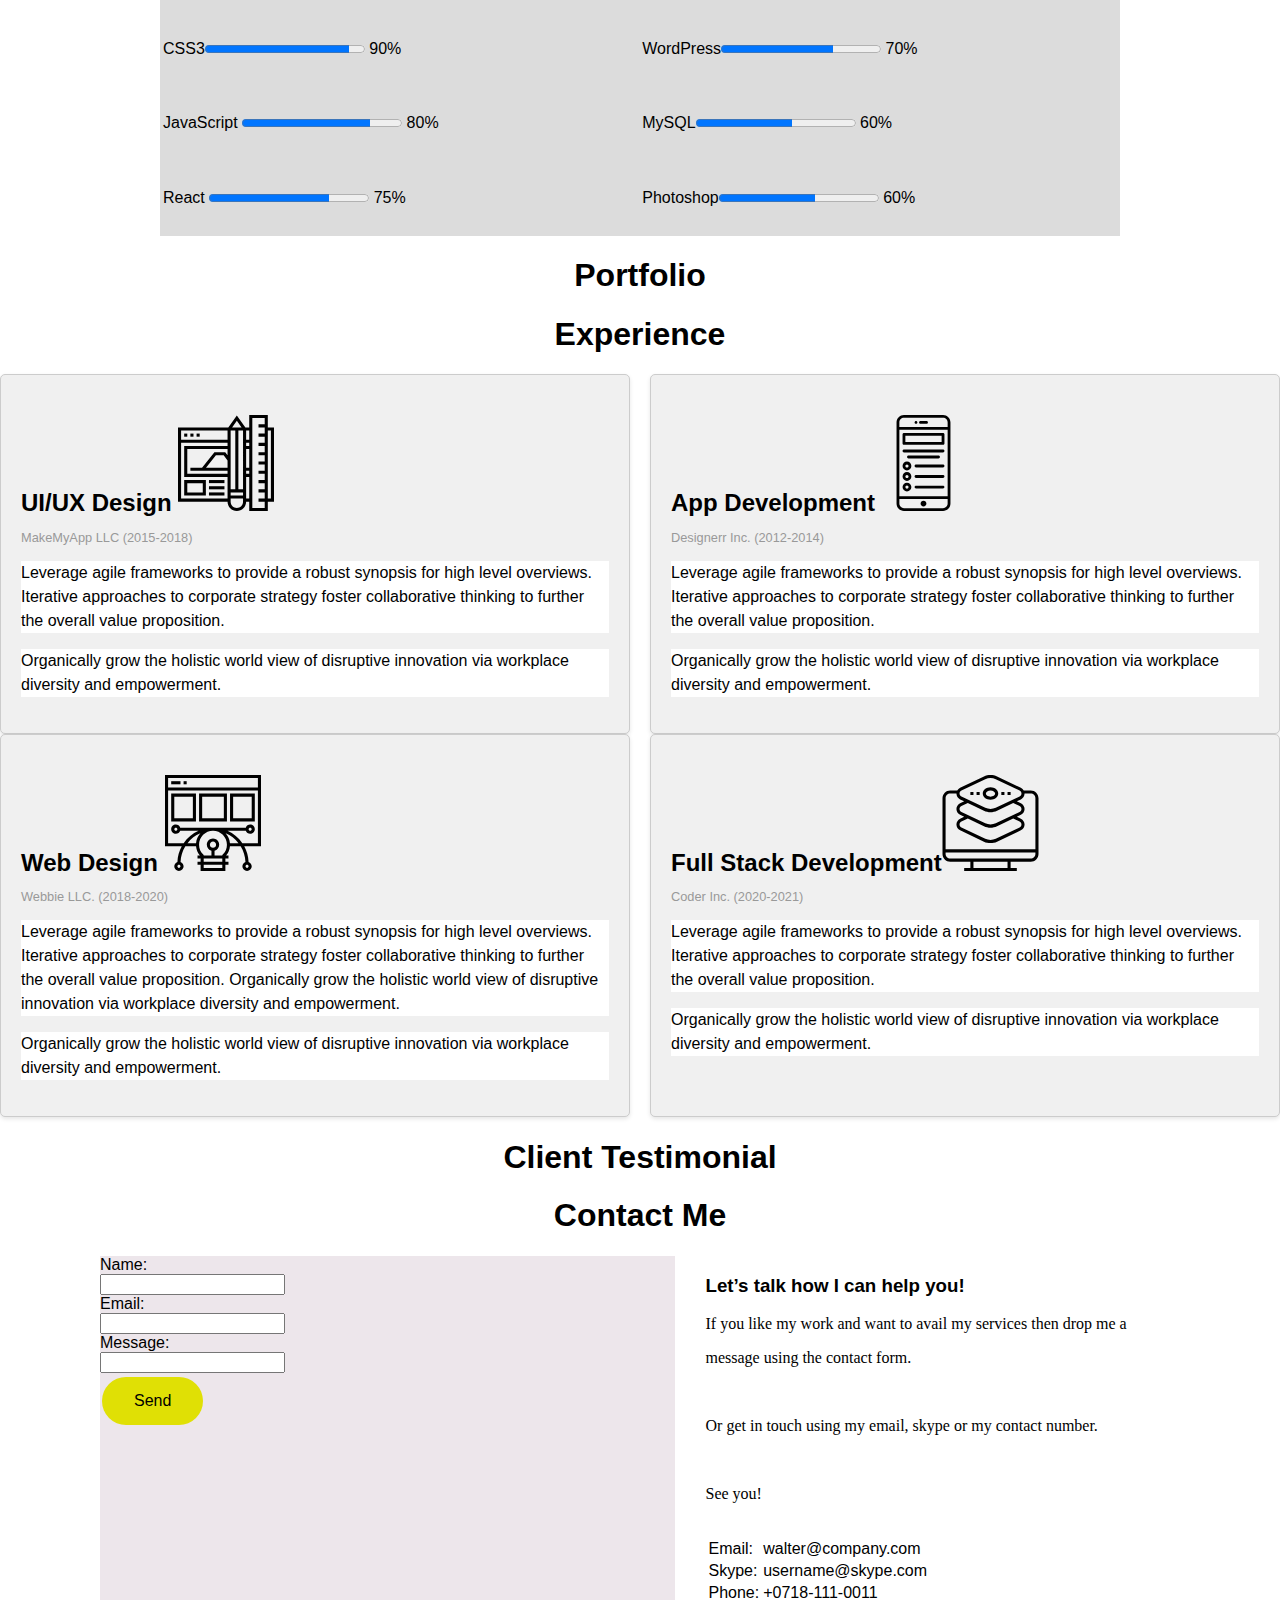
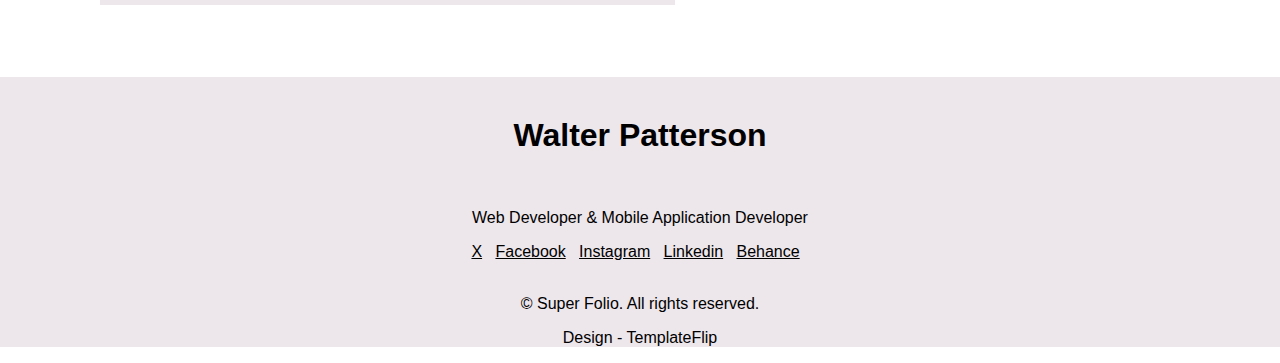
==== commit 933620f3: "Div correction" ====
--- a/practice.html
+++ b/practice.html
@@ -141,27 +141,30 @@
     <h1 style="text-align:center" ;>Portfolio</h1>
     <h1 style="text-align:center" ;>Experience</h1>
 
-    <div class="container">
-        <div class="section">
+    <div class="container" style="margin-left: auto; margin-right: auto;">
+        <div class="item">
             <h2 class="section-header">UI/UX Design <img src="images/ui-ux.svg"></h2>
             <p class="company">MakeMyApp LLC (2015-2018)</p>
             <p class="section-text">Leverage agile frameworks to provide a robust synopsis for high level overviews. Iterative approaches to corporate strategy foster collaborative thinking to further the overall value proposition.</p>
             <p class="section-text">Organically grow the holistic world view of disruptive innovation via workplace diversity and empowerment.</p>
         </div>
-        <div class="section">
+        <div class="item">
             <h2 class="section-header">App Development<img src="images/app-development.svg" class="img-fluid" alt="Hello!"></h2>
             <p class="company">Designerr Inc. (2012-2014)</p>
             <p class="section-text">Leverage agile frameworks to provide a robust synopsis for high level overviews. Iterative approaches to corporate strategy foster collaborative thinking to further the overall value proposition.</p>
             <p class="section-text">Organically grow the holistic world view of disruptive innovation via workplace diversity and empowerment.</p>
         </div>
-        <div class="section">
+    </div>
+    <div class="container">
+
+        <div class="item">
             <h2 class="section-header">Web Design <img src="images/web-design.svg" class="img-fluid" alt="Hello!"></h2>
             <p class="company">Webbie LLC. (2018-2020)</p>
             <p class="section-text">Leverage agile frameworks to provide a robust synopsis for high level overviews. Iterative approaches to corporate strategy foster collaborative thinking to further the overall value proposition. Organically grow the holistic world view of
                 disruptive innovation via workplace diversity and empowerment.</p>
             <p class="section-text">Organically grow the holistic world view of disruptive innovation via workplace diversity and empowerment.</p>
         </div>
-        <div class="section">
+        <div class="item">
             <h2 class="section-header">Full Stack Development<img src="images/full-stack.svg" class="img-fluid" alt="Hello!"></h2>
             <p class="company">Coder Inc. (2020-2021)</p>
             <p class="section-text">Leverage agile frameworks to provide a robust synopsis for high level overviews. Iterative approaches to corporate strategy foster collaborative thinking to further the overall value proposition.</p>
@@ -170,6 +173,10 @@
     </div>
 
     <h1 style="text-align:center" ;>Client Testimonial</h1>
+
+
+
+
     <h1 style="text-align:center" ;>Contact Me</h1>
     <div class="mycontainer" style="margin-left: 100px;">
 
--- a/style.css
+++ b/style.css
@@ -56,7 +56,7 @@
 }
 
 .button1 {
-    background-color: rgb(247, 247, 45);
+    background-color: rgb(224, 224, 5);
 }
 
 pre {
@@ -70,11 +70,19 @@
 }
 
 .container {
-    display: flex;
-    flex-direction: column;
-    align-items: center;
-    justify-content: center;
-    min-height: 100vh;
+    display: grid;
+    grid-template-columns: 1fr 1fr;
+    /* Two columns each taking up equal space */
+    gap: 20px;
+    /* Gap between each grid item */
+}
+
+.item {
+    background-color: #f0f0f0;
+    padding: 20px;
+    border: 1px solid #ccc;
+    border-radius: 5px;
+    box-shadow: 0 2px 4px rgba(0, 0, 0, 0.1);
 }
 
 .heading {
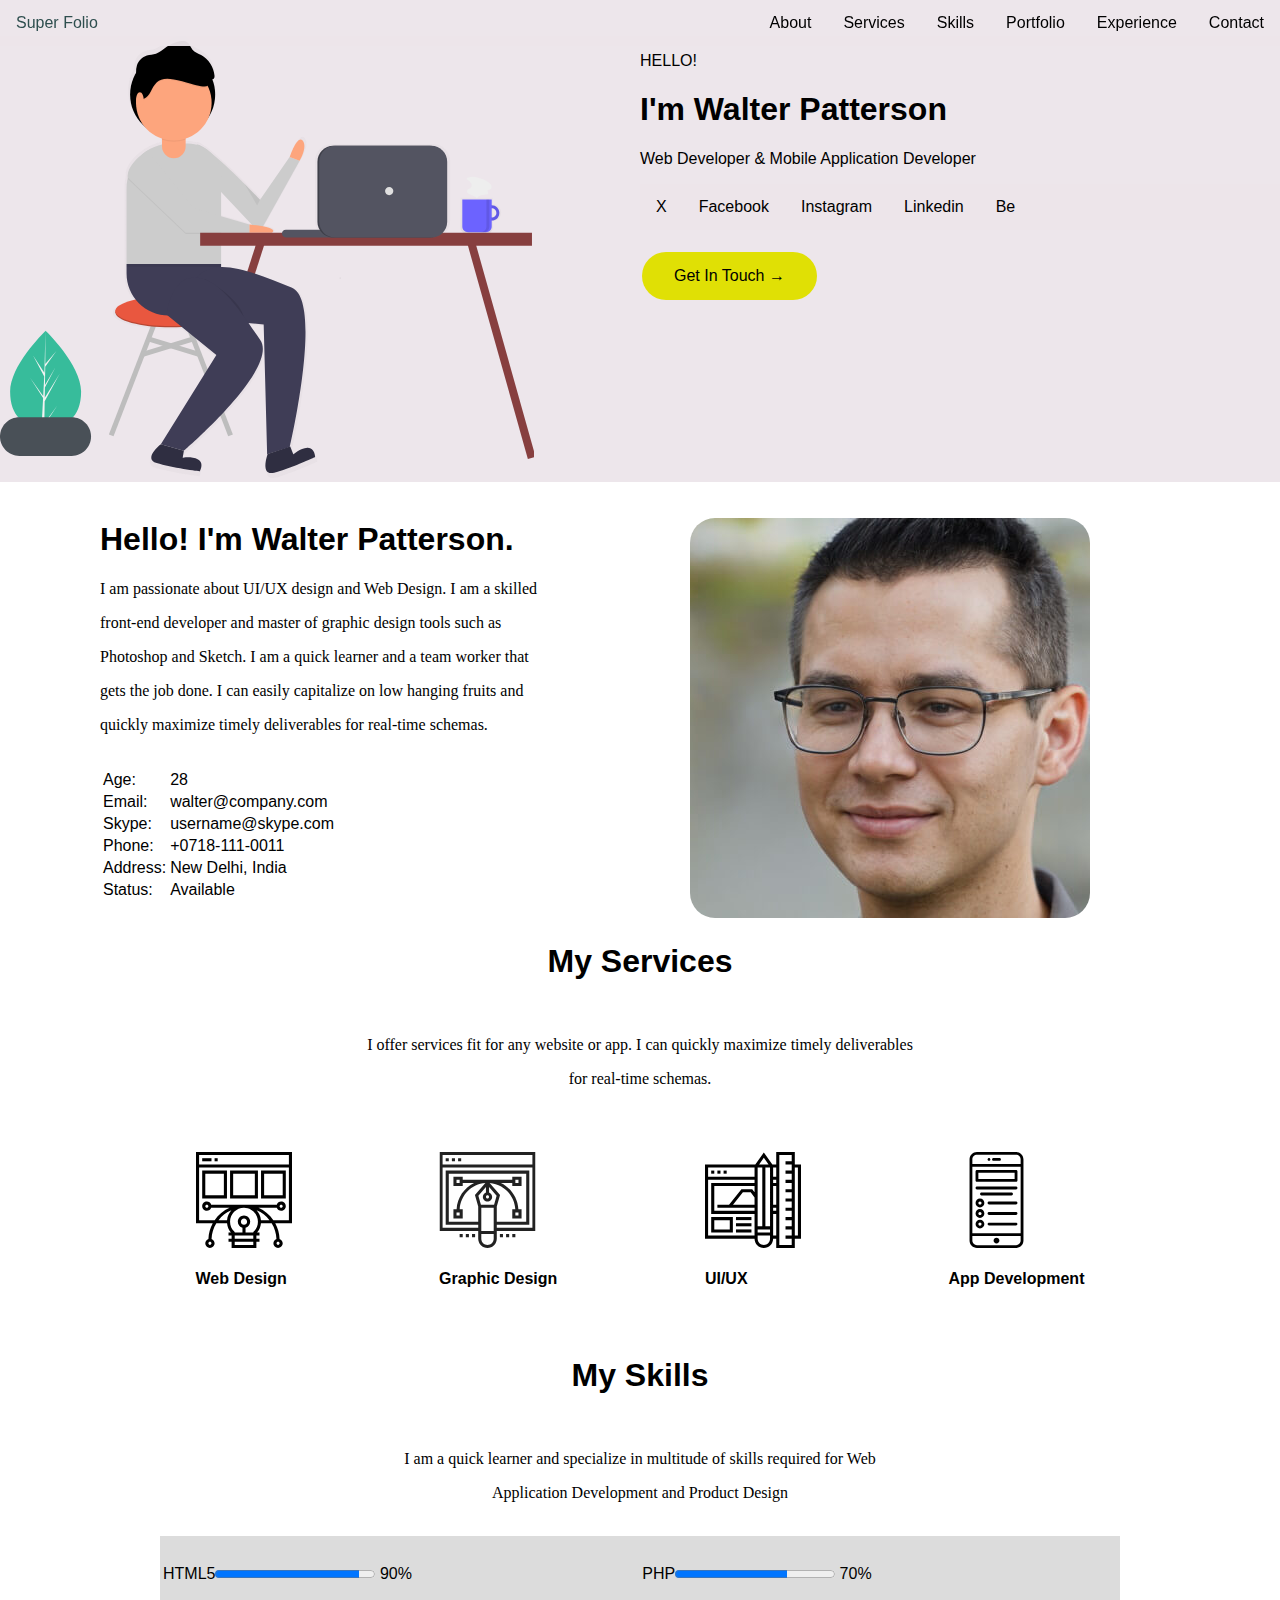
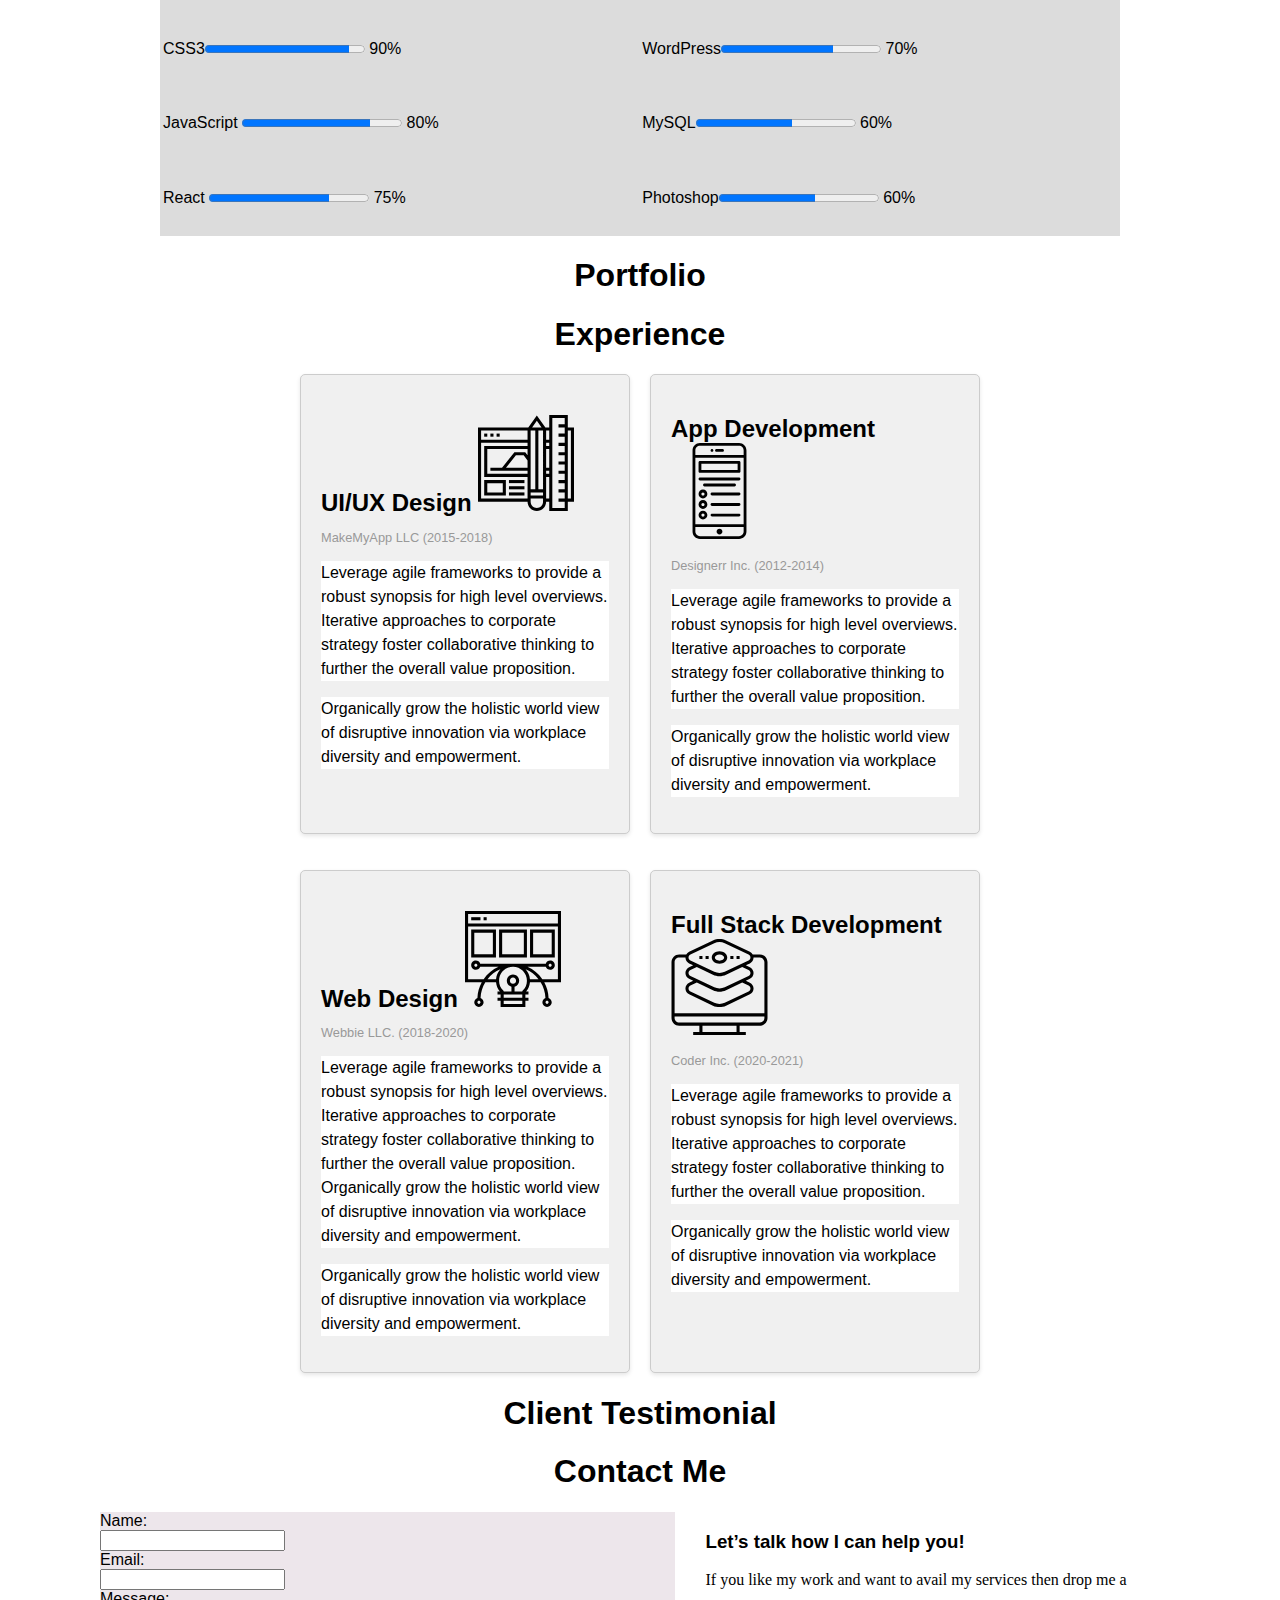
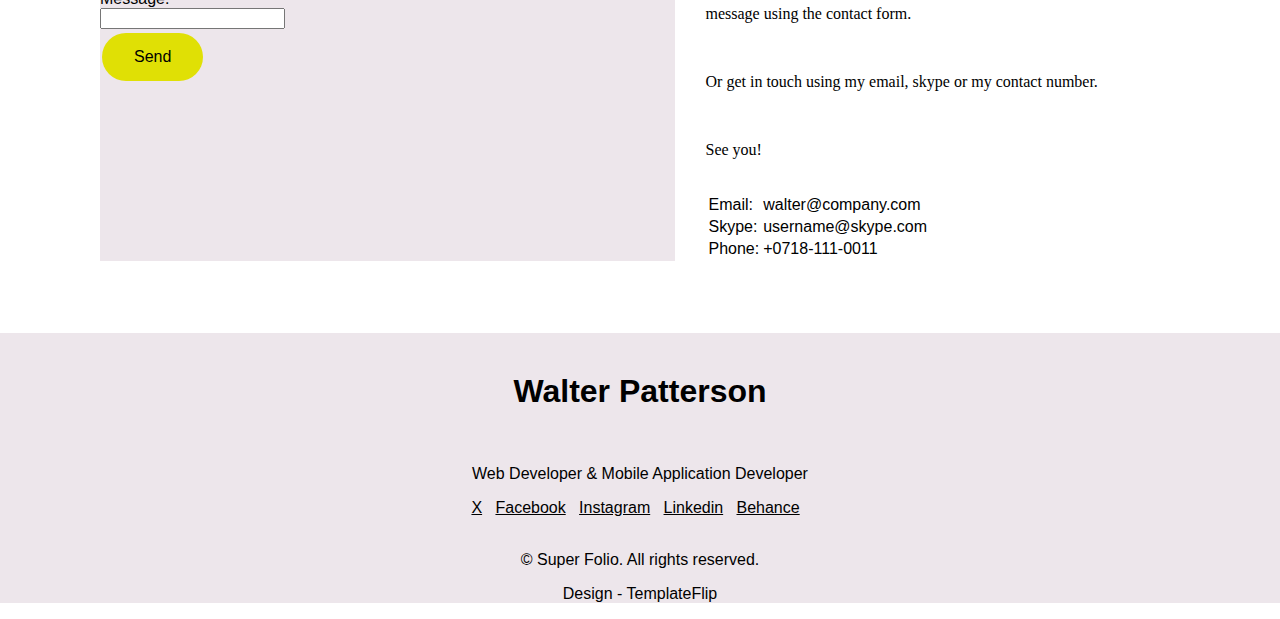
==== commit a4f4b9af: "latest" ====
--- a/practice.html
+++ b/practice.html
@@ -9,7 +9,6 @@
 </head>
 
 <body>
-
     <div class="navbar">
         <ul>
             <li><a href="#superfolio">Super Folio</a></li>
@@ -38,7 +37,6 @@
                 <li><a href="instagram.com">Instagram</a></li>
                 <li><a href="linkedin.com">Linkedin</a></li>
                 <li><a href="behance.com">Be</a></li>
-
             </ul>
             <br>
             <button class="button button1" style="border-radius: 25px;">Get In Touch &rarr;</button>
@@ -141,7 +139,7 @@
     <h1 style="text-align:center" ;>Portfolio</h1>
     <h1 style="text-align:center" ;>Experience</h1>
 
-    <div class="container" style="margin-left: auto; margin-right: auto;">
+    <div class="container" style="margin-left: 300px; margin-right: 300px;">
         <div class="item">
             <h2 class="section-header">UI/UX Design <img src="images/ui-ux.svg"></h2>
             <p class="company">MakeMyApp LLC (2015-2018)</p>
@@ -155,8 +153,8 @@
             <p class="section-text">Organically grow the holistic world view of disruptive innovation via workplace diversity and empowerment.</p>
         </div>
     </div>
-    <div class="container">
-
+    <br><br>
+    <div class="container" style="margin-left: 300px; margin-right: 300px;">
         <div class="item">
             <h2 class="section-header">Web Design <img src="images/web-design.svg" class="img-fluid" alt="Hello!"></h2>
             <p class="company">Webbie LLC. (2018-2020)</p>
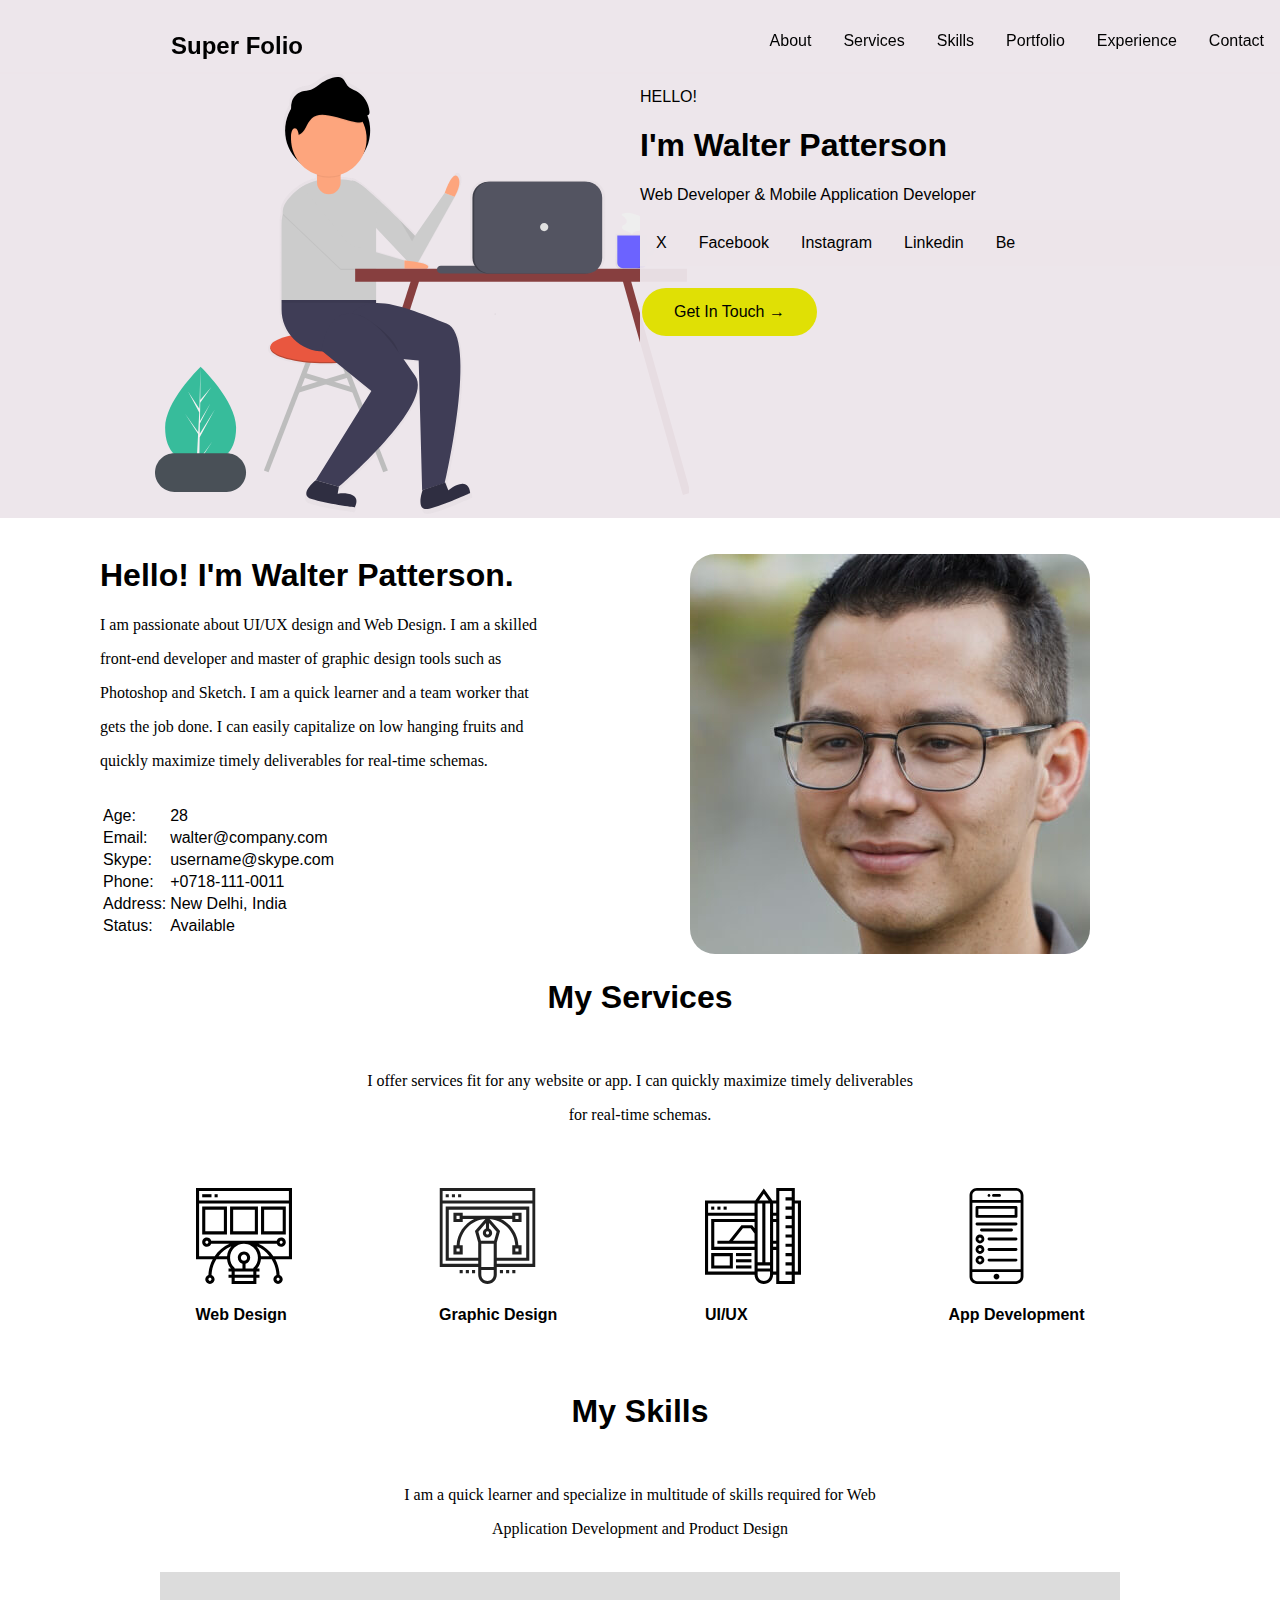
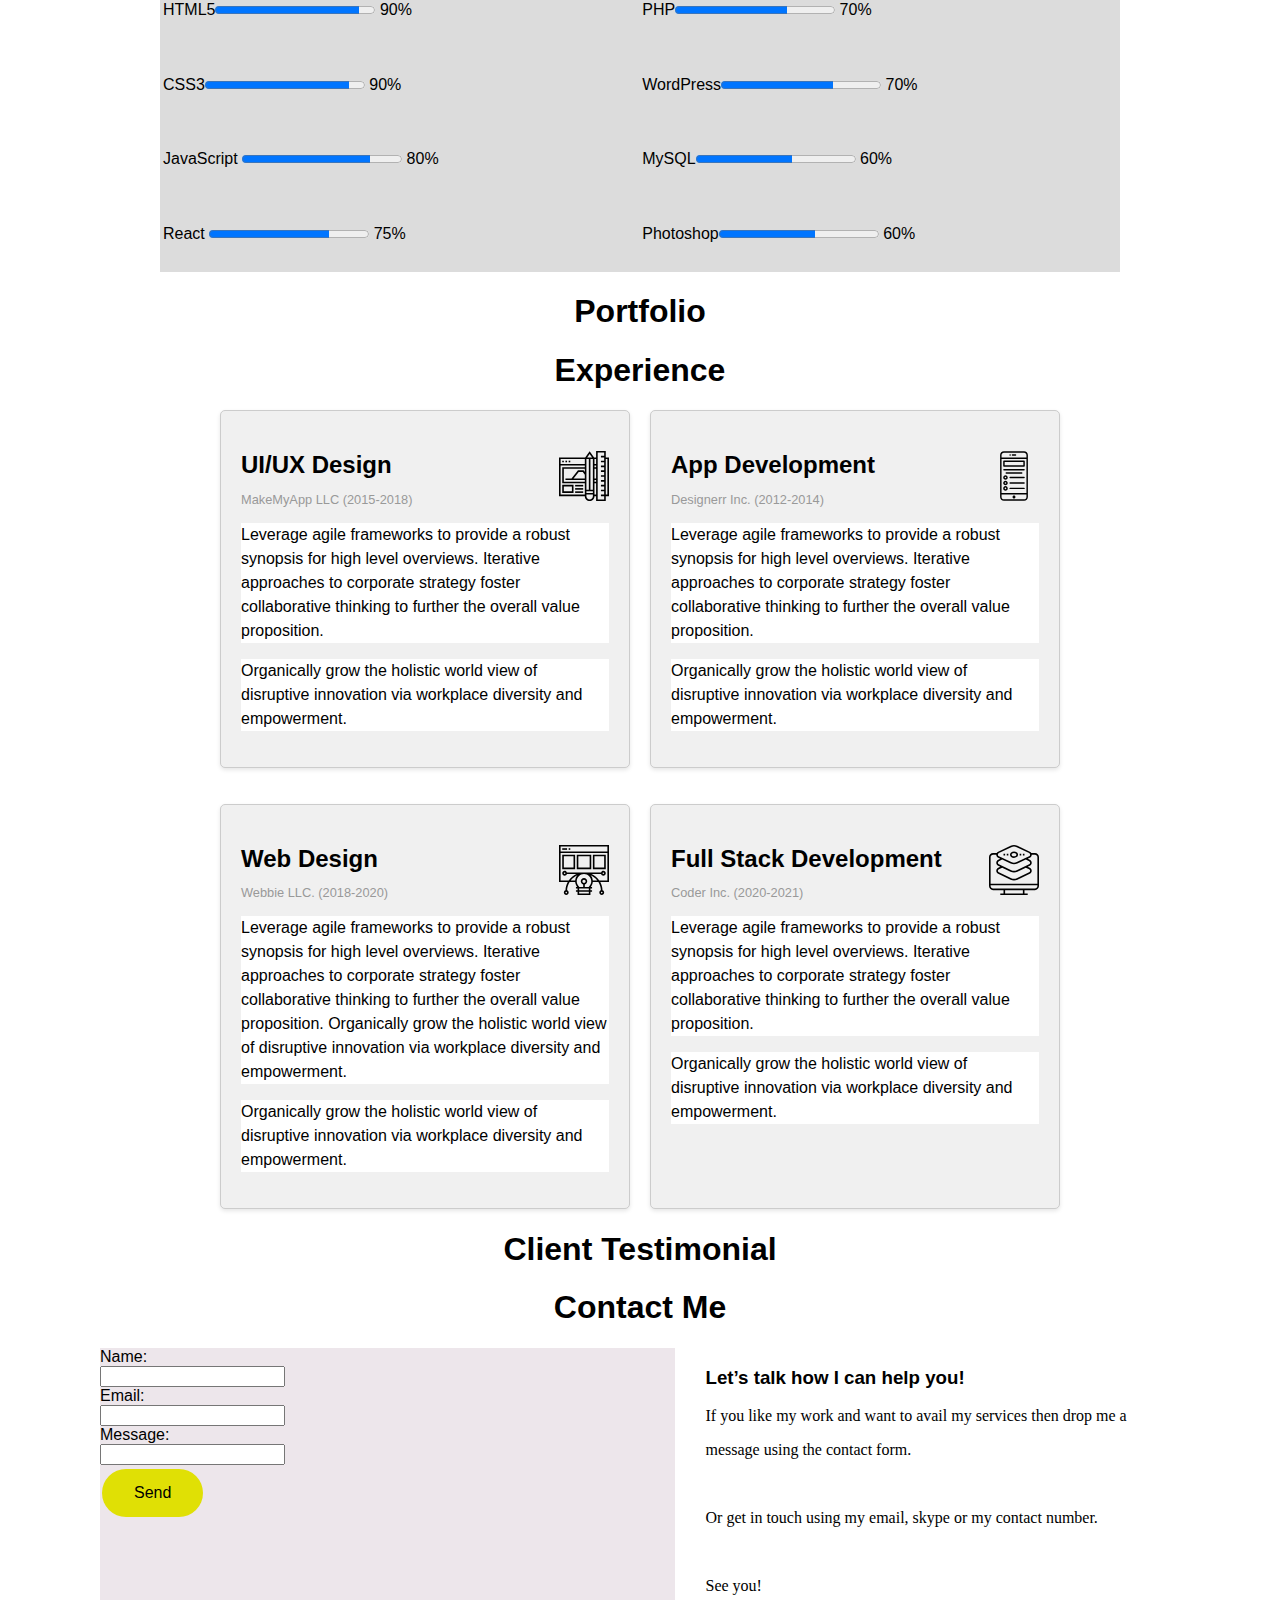
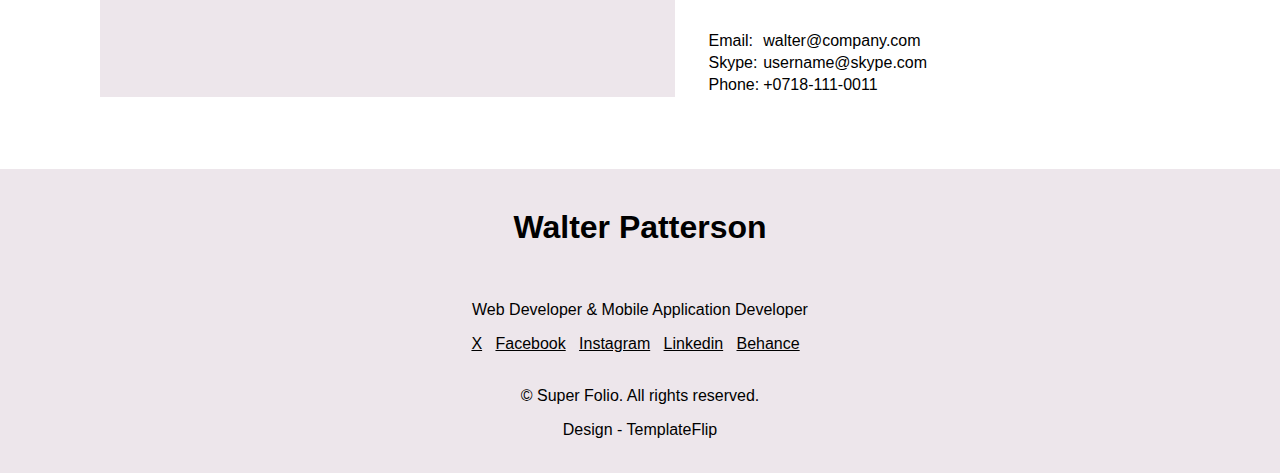
==== commit 2b24f870: "Nice" ====
--- a/practice.html
+++ b/practice.html
@@ -11,7 +11,8 @@
 <body>
     <div class="navbar">
         <ul>
-            <li><a href="#superfolio">Super Folio</a></li>
+            <br>
+            <li style="margin-left: 155px; font-weight: bolder; font-size: x-large; font-family:'Trebuchet MS', 'Lucida Sans Unicode', 'Lucida Grande', 'Lucida Sans', Arial, sans-serif;"><a href="#superfolio">Super Folio</a></li>
             <li style="float:right"><a href="#contact">Contact</a></li>
             <li style="float:right"><a href="#experience">Experience</a></li>
             <li style="float:right"><a href="#portfolio">Portfolio</a></li>
@@ -21,10 +22,10 @@
         </ul>
     </div>
 
-    <br><br>
+    <br><br><br><br>
     <div class="mycontainer">
         <div style="background-color: rgba(236, 229, 234, 0.952)">
-            <img src="images/hello3.svg" class="img-fluid" alt="Hello!">
+            <img src="images/hello3.svg" class="img-fluid" alt="Hello!" style="margin-left: 155px;">
         </div>
 
         <div style="background-color: rgba(236, 229, 234, 0.952);">
@@ -139,31 +140,31 @@
     <h1 style="text-align:center" ;>Portfolio</h1>
     <h1 style="text-align:center" ;>Experience</h1>
 
-    <div class="container" style="margin-left: 300px; margin-right: 300px;">
-        <div class="item">
-            <h2 class="section-header">UI/UX Design <img src="images/ui-ux.svg"></h2>
+    <div class="container" style="margin-left: 220px; margin-right: 220px;">
+        <div class="item">
+            <h2 class="section-header">UI/UX Design <img src="images/ui-ux.svg" width="50" height="50" style="float:right;"></h2>
             <p class="company">MakeMyApp LLC (2015-2018)</p>
             <p class="section-text">Leverage agile frameworks to provide a robust synopsis for high level overviews. Iterative approaches to corporate strategy foster collaborative thinking to further the overall value proposition.</p>
             <p class="section-text">Organically grow the holistic world view of disruptive innovation via workplace diversity and empowerment.</p>
         </div>
         <div class="item">
-            <h2 class="section-header">App Development<img src="images/app-development.svg" class="img-fluid" alt="Hello!"></h2>
+            <h2 class="section-header">App Development<img src="images/app-development.svg" width="50" height="50" style="float:right;"></h2>
             <p class="company">Designerr Inc. (2012-2014)</p>
             <p class="section-text">Leverage agile frameworks to provide a robust synopsis for high level overviews. Iterative approaches to corporate strategy foster collaborative thinking to further the overall value proposition.</p>
             <p class="section-text">Organically grow the holistic world view of disruptive innovation via workplace diversity and empowerment.</p>
         </div>
     </div>
     <br><br>
-    <div class="container" style="margin-left: 300px; margin-right: 300px;">
-        <div class="item">
-            <h2 class="section-header">Web Design <img src="images/web-design.svg" class="img-fluid" alt="Hello!"></h2>
+    <div class="container" style="margin-left: 220px; margin-right: 220px;">
+        <div class="item">
+            <h2 class="section-header">Web Design <img src="images/web-design.svg" width="50" height="50" style="float:right;"></h2>
             <p class="company">Webbie LLC. (2018-2020)</p>
             <p class="section-text">Leverage agile frameworks to provide a robust synopsis for high level overviews. Iterative approaches to corporate strategy foster collaborative thinking to further the overall value proposition. Organically grow the holistic world view of
                 disruptive innovation via workplace diversity and empowerment.</p>
             <p class="section-text">Organically grow the holistic world view of disruptive innovation via workplace diversity and empowerment.</p>
         </div>
         <div class="item">
-            <h2 class="section-header">Full Stack Development<img src="images/full-stack.svg" class="img-fluid" alt="Hello!"></h2>
+            <h2 class="section-header">Full Stack Development<img src="images/full-stack.svg" width="50" height="50" style="float:right;"></h2>
             <p class="company">Coder Inc. (2020-2021)</p>
             <p class="section-text">Leverage agile frameworks to provide a robust synopsis for high level overviews. Iterative approaches to corporate strategy foster collaborative thinking to further the overall value proposition.</p>
             <p class="section-text">Organically grow the holistic world view of disruptive innovation via workplace diversity and empowerment.</p>
@@ -231,6 +232,7 @@
             <p style="text-align: center;">© Super Folio. All rights reserved.</p>
 
             <p style="text-align: center;">Design - TemplateFlip</p>
+            <br>
         </div>
 
 
